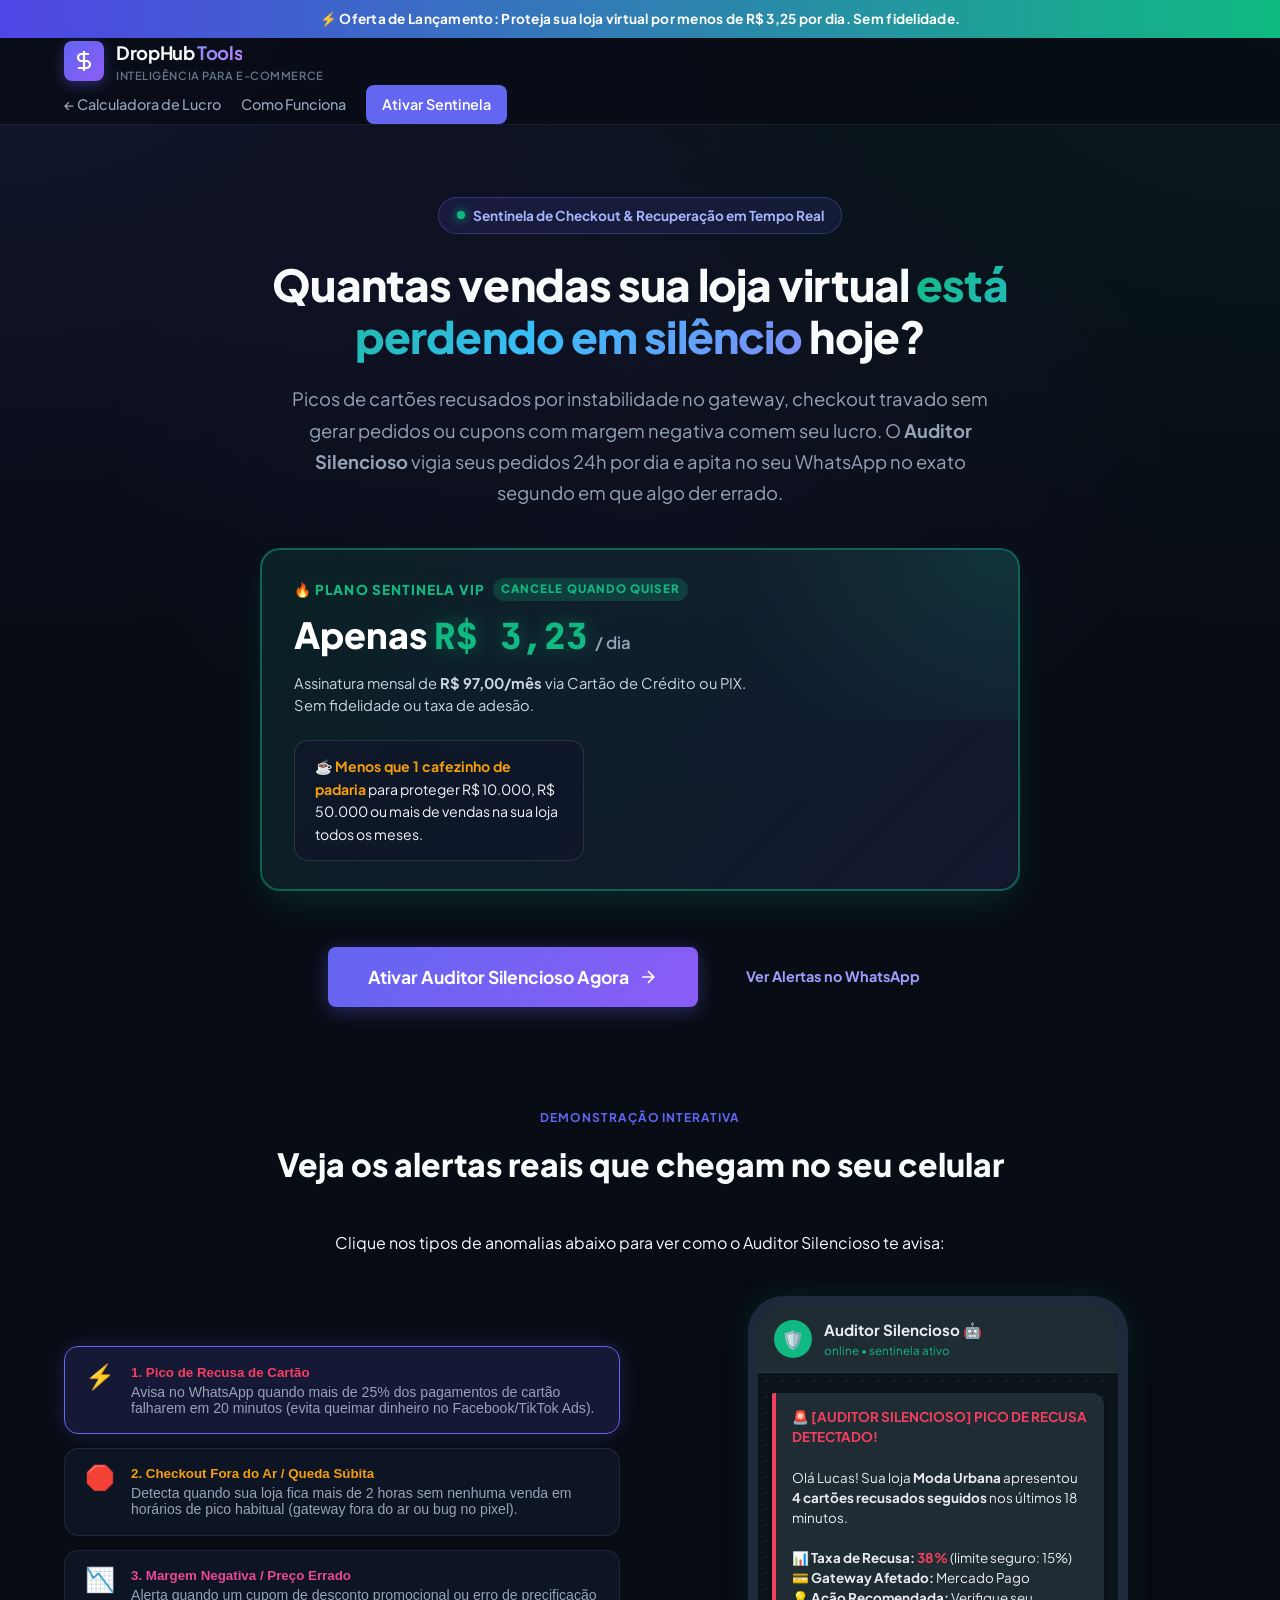
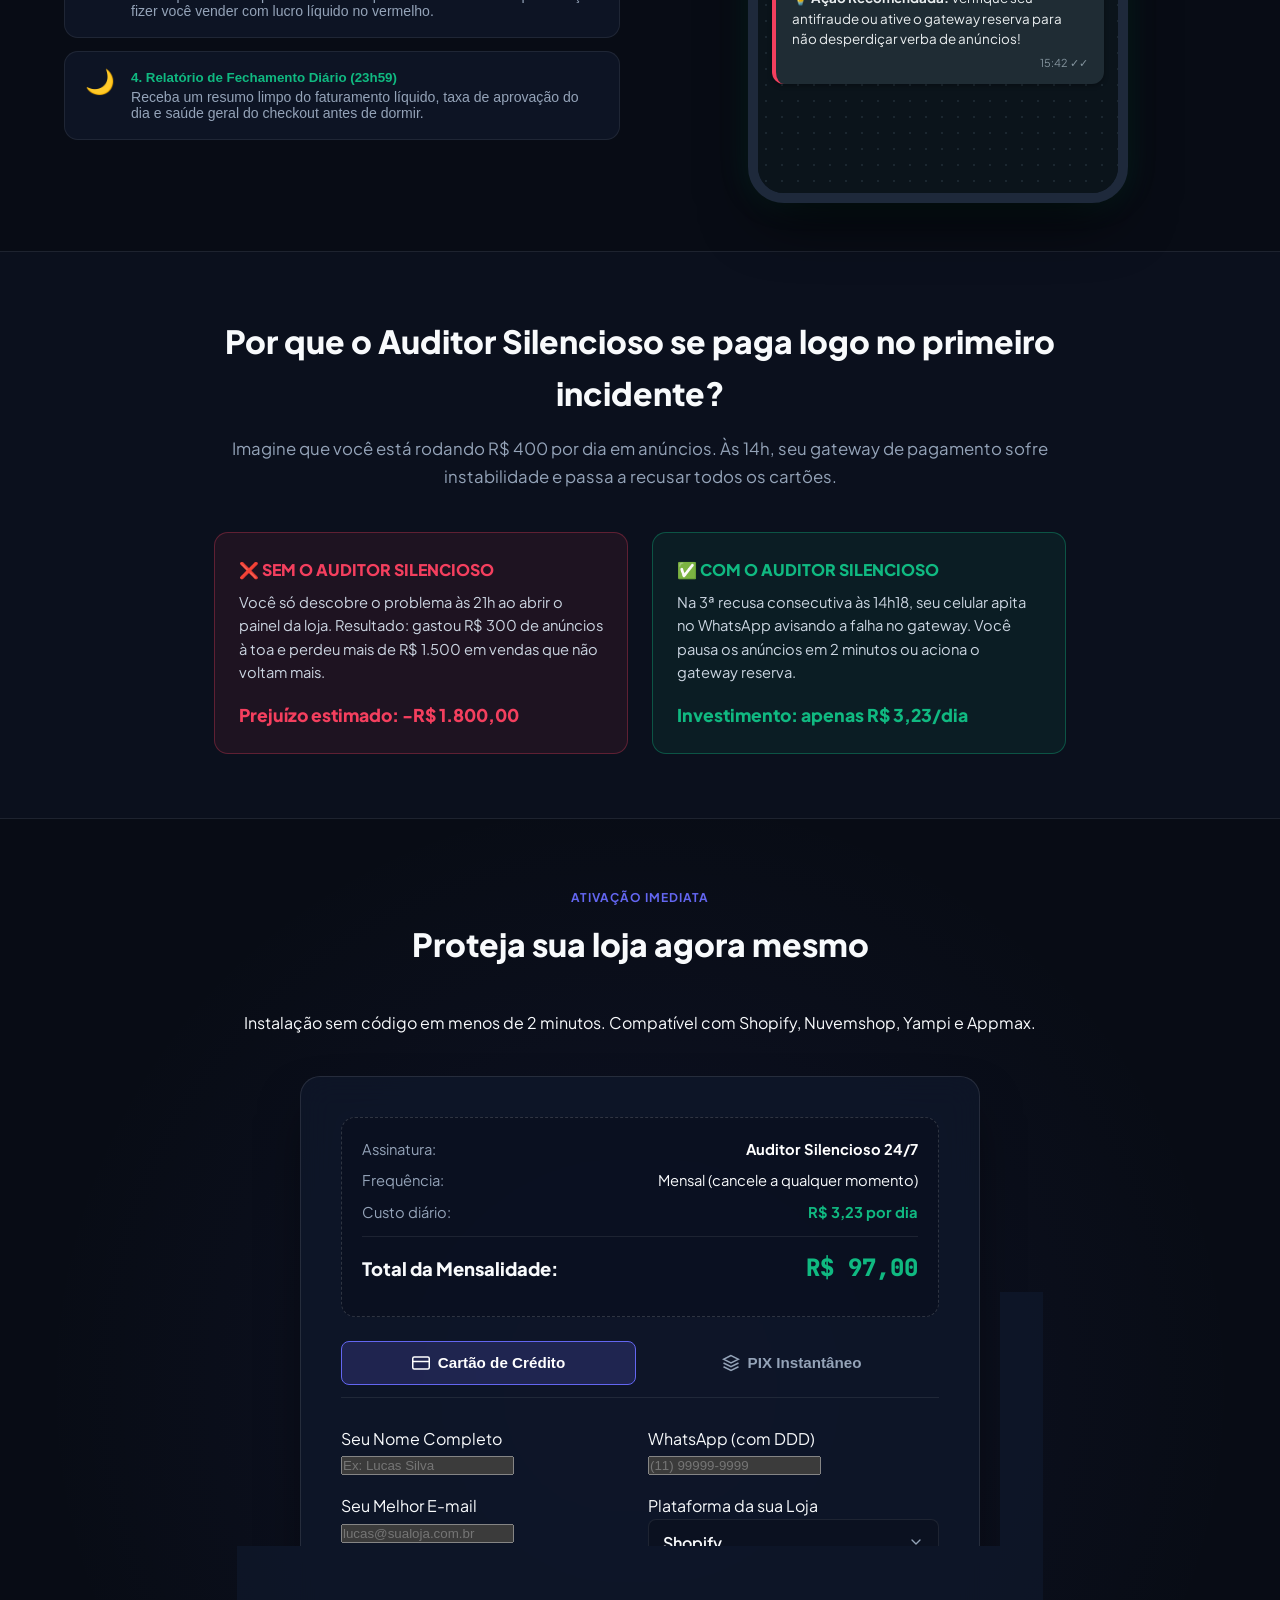
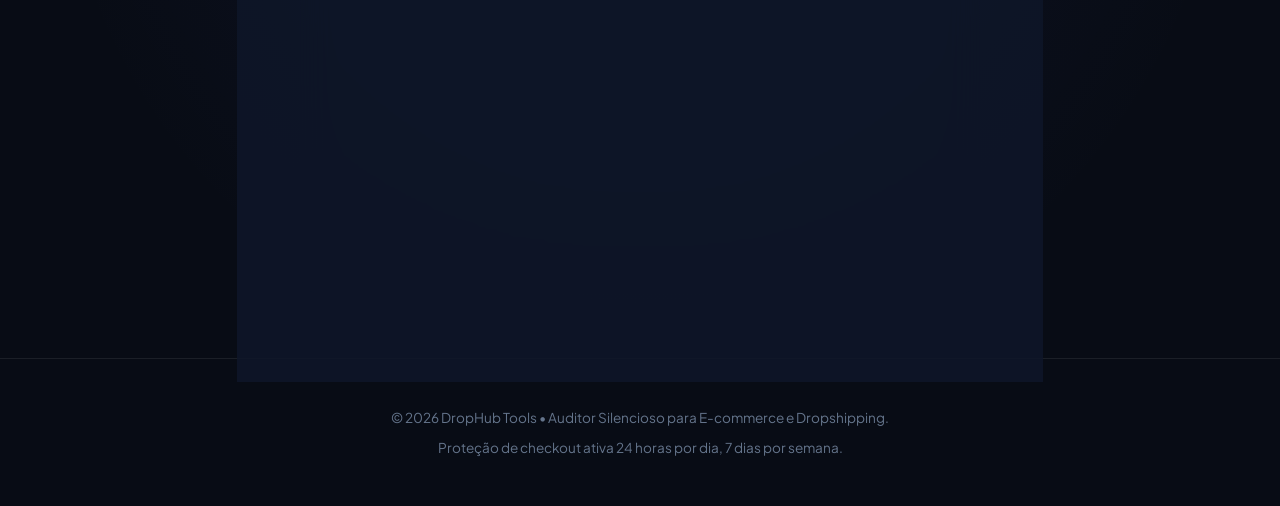
==== auditor.html @ 36f37649 "feat: auditor silencioso landing page, direct checkout Mercado Pago and WhatsApp report integration" ====
<!DOCTYPE html>
<html lang="pt-BR">
<head>
  <meta charset="UTF-8">
  <meta name="viewport" content="width=device-width, initial-scale=1.0">
  <title>Auditor Silencioso | Sentinela 24/7 de Checkout para E-commerce</title>
  
  <meta name="description" content="Proteja sua loja virtual contra checkouts travados, picos de cartões recusados e margens negativas. Monitoramento 24h com alertas no WhatsApp por apenas R$ 3,23 por dia.">
  <meta name="keywords" content="auditor silencioso, monitor checkout dropshipping, alerta recusa cartao whatsapp, taxa recusa yampi shopify nuvemshop">
  <link rel="canonical" href="https://calculadoradoecommerce.com.br/auditor.html">

  <!-- Open Graph -->
  <meta property="og:type" content="website">
  <meta property="og:title" content="Auditor Silencioso - Proteja seu Checkout 24h no WhatsApp">
  <meta property="og:description" content="Nunca mais queime tráfego com gateway travado. Por apenas R$ 3,23/dia, receba alertas imediatos de anomalias no seu WhatsApp.">

  <!-- Google Fonts -->
  <link rel="preconnect" href="https://fonts.googleapis.com">
  <link rel="preconnect" href="https://fonts.gstatic.com" crossorigin>
  <link href="https://fonts.googleapis.com/css2?family=JetBrains+Mono:wght@400;500;600;700&family=Plus+Jakarta+Sans:wght@300;400;500;600;700;800&display=swap" rel="stylesheet">
  
  <!-- CSS Base & Styles -->
  <link rel="stylesheet" href="style.css">

  <style>
    /* Estilos Específicos do Auditor Silencioso */
    .auditor-hero {
      padding: 4.5rem 0 3rem;
      text-align: center;
      position: relative;
    }

    .hero-pill-badge {
      display: inline-flex;
      align-items: center;
      gap: 0.5rem;
      padding: 0.4rem 1.1rem;
      background: rgba(99, 102, 241, 0.12);
      border: 1px solid rgba(99, 102, 241, 0.35);
      border-radius: 9999px;
      font-size: 0.85rem;
      font-weight: 700;
      color: #A5B4FC;
      margin-bottom: 1.5rem;
    }

    .pulse-dot {
      width: 8px;
      height: 8px;
      border-radius: 50%;
      background: #10B981;
      box-shadow: 0 0 10px #10B981;
      animation: pulseAnim 1.8s infinite;
    }

    @keyframes pulseAnim {
      0%, 100% { opacity: 1; transform: scale(1); }
      50% { opacity: 0.4; transform: scale(0.85); }
    }

    .auditor-main-title {
      font-size: 2.75rem;
      font-weight: 800;
      line-height: 1.2;
      max-width: 900px;
      margin: 0 auto 1.25rem;
      letter-spacing: -0.02em;
    }

    .auditor-sub-desc {
      font-size: 1.15rem;
      color: var(--text-muted);
      max-width: 720px;
      margin: 0 auto 2.5rem;
      line-height: 1.7;
    }

    /* O DESTAQUE DE R$ 3,23 POR DIA */
    .price-spotlight-card {
      background: linear-gradient(135deg, rgba(16, 185, 129, 0.12) 0%, rgba(99, 102, 241, 0.12) 100%);
      border: 2px solid rgba(16, 185, 129, 0.45);
      border-radius: var(--radius-lg);
      padding: 1.75rem 2rem;
      max-width: 760px;
      margin: 0 auto 3.5rem;
      display: flex;
      flex-wrap: wrap;
      align-items: center;
      justify-content: space-between;
      gap: 1.5rem;
      box-shadow: 0 16px 40px -10px rgba(16, 185, 129, 0.2);
      text-align: left;
      position: relative;
      overflow: hidden;
    }

    .price-spotlight-card::before {
      content: '';
      position: absolute;
      top: -50%;
      right: -50%;
      width: 100%;
      height: 100%;
      background: radial-gradient(circle, rgba(16, 185, 129, 0.15), transparent 70%);
      pointer-events: none;
    }

    .price-tag-headline {
      font-size: 0.85rem;
      font-weight: 800;
      color: #10B981;
      text-transform: uppercase;
      letter-spacing: 0.08em;
      margin-bottom: 0.35rem;
      display: flex;
      align-items: center;
      gap: 0.5rem;
    }

    .price-large-number {
      font-size: 2.25rem;
      font-weight: 900;
      color: #FFFFFF;
      font-family: var(--font-sans);
      display: flex;
      align-items: baseline;
      gap: 0.4rem;
    }

    .price-large-number .highlight-green {
      color: #10B981;
      font-family: var(--font-mono);
      text-shadow: 0 0 20px rgba(16, 185, 129, 0.4);
    }

    .price-large-number .period {
      font-size: 1.05rem;
      color: var(--text-muted);
      font-weight: 600;
    }

    .price-details-txt {
      font-size: 0.92rem;
      color: #CBD5E1;
      line-height: 1.5;
      margin-top: 0.35rem;
    }

    .coffee-comparison-badge {
      background: rgba(15, 23, 42, 0.8);
      border: 1px solid rgba(255, 255, 255, 0.12);
      border-radius: var(--radius-md);
      padding: 0.9rem 1.25rem;
      font-size: 0.88rem;
      color: #F1F5F9;
      max-width: 290px;
    }

    .coffee-comparison-badge strong {
      color: #F59E0B;
    }

    /* Simulador Interativo do WhatsApp */
    .simulator-section {
      padding: 3rem 0;
    }

    .simulator-grid {
      display: grid;
      grid-template-columns: 1fr 1fr;
      gap: 2.5rem;
      align-items: center;
    }

    @media (max-width: 900px) {
      .simulator-grid {
        grid-template-columns: 1fr;
      }
      .auditor-main-title {
        font-size: 2rem;
      }
    }

    /* Mockup Celular WhatsApp */
    .phone-mockup {
      background: #0B141B;
      border: 10px solid #1E293B;
      border-radius: 36px;
      overflow: hidden;
      box-shadow: 0 25px 60px -15px rgba(0, 0, 0, 0.8), 0 0 30px rgba(16, 185, 129, 0.15);
      max-width: 380px;
      margin: 0 auto;
    }

    .phone-header {
      background: #1F2C34;
      padding: 0.75rem 1rem;
      display: flex;
      align-items: center;
      gap: 0.75rem;
      border-bottom: 1px solid rgba(255, 255, 255, 0.05);
    }

    .phone-avatar {
      width: 38px;
      height: 38px;
      border-radius: 50%;
      background: #10B981;
      display: flex;
      align-items: center;
      justify-content: center;
      font-size: 1.1rem;
      font-weight: bold;
    }

    .phone-user-info {
      flex: 1;
    }

    .phone-user-name {
      font-size: 0.95rem;
      font-weight: 700;
      color: #E9EDEF;
    }

    .phone-user-status {
      font-size: 0.72rem;
      color: #10B981;
    }

    .phone-chat-body {
      background-color: #0B141B;
      background-image: radial-gradient(#1B2730 1px, transparent 1px);
      background-size: 16px 16px;
      padding: 1.25rem 0.9rem;
      min-height: 420px;
      display: flex;
      flex-direction: column;
      gap: 1rem;
      font-family: var(--font-sans);
    }

    .chat-bubble {
      background: #1F2C34;
      color: #E9EDEF;
      border-radius: 12px;
      border-top-left-radius: 2px;
      padding: 0.85rem 1rem;
      font-size: 0.84rem;
      line-height: 1.5;
      box-shadow: 0 2px 5px rgba(0, 0, 0, 0.3);
      position: relative;
    }

    .chat-bubble.urgent {
      border-left: 4px solid #F43F5E;
    }

    .chat-bubble.warning {
      border-left: 4px solid #F59E0B;
    }

    .chat-bubble.success {
      border-left: 4px solid #10B981;
    }

    .chat-time {
      font-size: 0.68rem;
      color: #8696A0;
      text-align: right;
      margin-top: 0.35rem;
    }

    /* Seletor de Abas de Alertas */
    .alert-selector-btn {
      display: flex;
      align-items: flex-start;
      gap: 1rem;
      padding: 1.1rem 1.25rem;
      background: var(--bg-card);
      border: 1px solid var(--border-subtle);
      border-radius: var(--radius-md);
      cursor: pointer;
      transition: var(--transition);
      margin-bottom: 0.85rem;
      text-align: left;
      width: 100%;
    }

    .alert-selector-btn:hover {
      background: var(--bg-card-hover);
      border-color: rgba(99, 102, 241, 0.4);
    }

    .alert-selector-btn.active {
      background: rgba(99, 102, 241, 0.15);
      border-color: var(--primary);
      box-shadow: 0 0 20px rgba(99, 102, 241, 0.2);
    }

    .selector-icon {
      font-size: 1.5rem;
      line-height: 1;
    }

    /* Checkout Container */
    .checkout-wrapper {
      padding: 4rem 0;
      background: radial-gradient(circle at 50% 50%, rgba(99, 102, 241, 0.08) 0%, transparent 70%);
    }

    .checkout-card-box {
      background: rgba(15, 23, 42, 0.85);
      border: 1px solid rgba(255, 255, 255, 0.1);
      border-radius: var(--radius-lg);
      padding: 2.5rem;
      max-width: 680px;
      margin: 0 auto;
      box-shadow: 0 25px 50px -12px rgba(0, 0, 0, 0.6);
      backdrop-filter: blur(16px);
    }

    .checkout-tabs {
      display: flex;
      gap: 0.5rem;
      margin-bottom: 1.75rem;
      border-bottom: 1px solid var(--border-subtle);
      padding-bottom: 0.75rem;
    }

    .checkout-tab-btn {
      flex: 1;
      padding: 0.75rem 1rem;
      background: transparent;
      border: 1px solid transparent;
      border-radius: var(--radius-sm);
      color: var(--text-muted);
      font-weight: 700;
      font-size: 0.95rem;
      cursor: pointer;
      transition: var(--transition);
      display: flex;
      align-items: center;
      justify-content: center;
      gap: 0.5rem;
    }

    .checkout-tab-btn.active {
      background: rgba(99, 102, 241, 0.2);
      border-color: var(--primary);
      color: #FFFFFF;
    }

    .order-summary-box {
      background: rgba(11, 17, 32, 0.8);
      border: 1px dashed rgba(255, 255, 255, 0.15);
      border-radius: var(--radius-md);
      padding: 1.25rem;
      margin-bottom: 1.5rem;
    }

    .order-line {
      display: flex;
      justify-content: space-between;
      align-items: center;
      margin-bottom: 0.5rem;
      font-size: 0.92rem;
    }

    .order-line.total {
      margin-top: 0.75rem;
      padding-top: 0.75rem;
      border-top: 1px solid var(--border-subtle);
      font-size: 1.15rem;
      font-weight: 800;
    }

    /* Modal de Sucesso */
    .success-modal-overlay {
      position: fixed;
      top: 0;
      left: 0;
      width: 100%;
      height: 100%;
      background: rgba(4, 7, 13, 0.85);
      backdrop-filter: blur(10px);
      display: none;
      align-items: center;
      justify-content: center;
      z-index: 9999;
      padding: 1rem;
    }

    .success-modal-box {
      background: #0F172A;
      border: 1px solid #10B981;
      border-radius: var(--radius-lg);
      padding: 2.5rem;
      max-width: 520px;
      width: 100%;
      text-align: center;
      box-shadow: 0 0 50px rgba(16, 185, 129, 0.3);
      animation: zoomIn 0.25s ease-out;
    }

    @keyframes zoomIn {
      from { opacity: 0; transform: scale(0.9); }
      to { opacity: 1; transform: scale(1); }
    }
  </style>
</head>
<body>

  <!-- Top Announcement Bar -->
  <div style="background: linear-gradient(90deg, #4F46E5, #10B981); padding: 0.5rem 1rem; text-align: center; font-size: 0.85rem; font-weight: 700; color: #FFFFFF; letter-spacing: 0.02em;">
    ⚡ Oferta de Lançamento: Proteja sua loja virtual por <strong>menos de R$ 3,25 por dia</strong>. Sem fidelidade.
  </div>

  <!-- Header -->
  <header class="main-header">
    <div class="container header-container">
      <a href="index.html" class="brand" style="text-decoration:none;">
        <div class="brand-icon">
          <svg width="24" height="24" viewBox="0 0 24 24" fill="none" stroke="currentColor" stroke-width="2.2">
            <path d="M12 2v20M17 5H9.5a3.5 3.5 0 0 0 0 7h5a3.5 3.5 0 0 1 0 7H6"></path>
          </svg>
        </div>
        <div class="brand-text">
          <span class="brand-title">DropHub <span class="highlight">Tools</span></span>
          <span class="brand-sub">Inteligência para E-commerce</span>
        </div>
      </a>

      <nav class="header-nav">
        <a href="index.html" class="nav-link">← Calculadora de Lucro</a>
        <a href="#como-funciona" class="nav-link">Como Funciona</a>
        <a href="#checkout-area" class="btn btn-primary-sm">Ativar Sentinela</a>
      </nav>
    </div>
  </header>

  <!-- Hero Section -->
  <section class="auditor-hero">
    <div class="container">
      <div class="hero-pill-badge">
        <span class="pulse-dot"></span>
        <span>Sentinela de Checkout & Recuperação em Tempo Real</span>
      </div>

      <h1 class="auditor-main-title">
        Quantas vendas sua loja virtual <span class="gradient-text">está perdendo em silêncio</span> hoje?
      </h1>

      <p class="auditor-sub-desc">
        Picos de cartões recusados por instabilidade no gateway, checkout travado sem gerar pedidos ou cupons com margem negativa comem seu lucro. O <strong>Auditor Silencioso</strong> vigia seus pedidos 24h por dia e apita no seu WhatsApp no exato segundo em que algo der errado.
      </p>

      <!-- DESTAQUE PRINCIPAL DE PREÇO: R$ 3,23 POR DIA -->
      <div class="price-spotlight-card">
        <div>
          <div class="price-tag-headline">
            <span>🔥 PLANO SENTINELA VIP</span>
            <span style="background: rgba(16, 185, 129, 0.2); padding: 2px 8px; border-radius: 99px; font-size: 0.72rem;">Cancele quando quiser</span>
          </div>
          <div class="price-large-number">
            Apenas <span class="highlight-green">R$ 3,23</span> <span class="period">/ dia</span>
          </div>
          <div class="price-details-txt">
            Assinatura mensal de <strong>R$ 97,00/mês</strong> via Cartão de Crédito ou PIX.<br>
            Sem fidelidade ou taxa de adesão.
          </div>
        </div>

        <div class="coffee-comparison-badge">
          ☕ <strong>Menos que 1 cafezinho de padaria</strong> para proteger R$ 10.000, R$ 50.000 ou mais de vendas na sua loja todos os meses.
        </div>
      </div>

      <div style="display: flex; justify-content: center; gap: 1rem; flex-wrap: wrap;">
        <a href="#checkout-area" class="btn btn-glow" style="padding: 1rem 2.5rem; font-size: 1.1rem;">
          <span>Ativar Auditor Silencioso Agora</span>
          <svg width="20" height="20" viewBox="0 0 24 24" fill="none" stroke="currentColor" stroke-width="2">
            <path d="M5 12h14M12 5l7 7-7 7"/>
          </svg>
        </a>
        <a href="#simulador" class="btn btn-secondary" style="padding: 1rem 2rem;">
          <span>Ver Alertas no WhatsApp</span>
        </a>
      </div>

    </div>
  </section>

  <!-- Simulador de WhatsApp em Tempo Real -->
  <section class="simulator-section" id="simulador">
    <div class="container">
      <div style="text-align: center; margin-bottom: 2.5rem;">
        <div class="section-badge">Demonstração Interativa</div>
        <h2 class="section-title">Veja os alertas reais que chegam no seu celular</h2>
        <p class="section-subtitle">Clique nos tipos de anomalias abaixo para ver como o Auditor Silencioso te avisa:</p>
      </div>

      <div class="simulator-grid">
        <!-- Lista de Alertas Clicáveis -->
        <div>
          <button class="alert-selector-btn active" onclick="switchAlert('recusa')">
            <div class="selector-icon">⚡</div>
            <div>
              <strong style="color: #F43F5E; display: block; margin-bottom: 0.25rem;">1. Pico de Recusa de Cartão</strong>
              <span style="font-size: 0.88rem; color: var(--text-muted);">
                Avisa no WhatsApp quando mais de 25% dos pagamentos de cartão falharem em 20 minutos (evita queimar dinheiro no Facebook/TikTok Ads).
              </span>
            </div>
          </button>

          <button class="alert-selector-btn" onclick="switchAlert('travado')">
            <div class="selector-icon">🛑</div>
            <div>
              <strong style="color: #F59E0B; display: block; margin-bottom: 0.25rem;">2. Checkout Fora do Ar / Queda Súbita</strong>
              <span style="font-size: 0.88rem; color: var(--text-muted);">
                Detecta quando sua loja fica mais de 2 horas sem nenhuma venda em horários de pico habitual (gateway fora do ar ou bug no pixel).
              </span>
            </div>
          </button>

          <button class="alert-selector-btn" onclick="switchAlert('margem')">
            <div class="selector-icon">📉</div>
            <div>
              <strong style="color: #EC4899; display: block; margin-bottom: 0.25rem;">3. Margem Negativa / Preço Errado</strong>
              <span style="font-size: 0.88rem; color: var(--text-muted);">
                Alerta quando um cupom de desconto promocional ou erro de precificação fizer você vender com lucro líquido no vermelho.
              </span>
            </div>
          </button>

          <button class="alert-selector-btn" onclick="switchAlert('fechamento')">
            <div class="selector-icon">🌙</div>
            <div>
              <strong style="color: #10B981; display: block; margin-bottom: 0.25rem;">4. Relatório de Fechamento Diário (23h59)</strong>
              <span style="font-size: 0.88rem; color: var(--text-muted);">
                Receba um resumo limpo do faturamento líquido, taxa de aprovação do dia e saúde geral do checkout antes de dormir.
              </span>
            </div>
          </button>
        </div>

        <!-- Celular Mockup -->
        <div>
          <div class="phone-mockup">
            <div class="phone-header">
              <div class="phone-avatar">🛡️</div>
              <div class="phone-user-info">
                <div class="phone-user-name">Auditor Silencioso 🤖</div>
                <div class="phone-user-status">online • sentinela ativo</div>
              </div>
            </div>

            <div class="phone-chat-body" id="chat-messages-container">
              <!-- Mensagens Dinâmicas Injetadas via JS -->
            </div>
          </div>
        </div>
      </div>
    </div>
  </section>

  <!-- Seção Por que se paga no primeiro dia? -->
  <section style="padding: 4rem 0; background: rgba(15, 23, 42, 0.4); border-top: 1px solid var(--border-subtle); border-bottom: 1px solid var(--border-subtle);">
    <div class="container" style="max-width: 900px; text-align: center;">
      <h2 style="font-size: 2rem; font-weight: 800; margin-bottom: 1rem;">
        Por que o Auditor Silencioso se paga logo no primeiro incidente?
      </h2>
      <p style="color: var(--text-muted); font-size: 1.05rem; margin-bottom: 2.5rem; line-height: 1.7;">
        Imagine que você está rodando R$ 400 por dia em anúncios. Às 14h, seu gateway de pagamento sofre instabilidade e passa a recusar todos os cartões.
      </p>

      <div style="display: grid; grid-template-columns: 1fr 1fr; gap: 1.5rem; text-align: left;">
        <div style="background: rgba(244, 63, 94, 0.08); border: 1px solid rgba(244, 63, 94, 0.3); border-radius: var(--radius-md); padding: 1.5rem;">
          <div style="color: #F43F5E; font-weight: 800; margin-bottom: 0.5rem; display: flex; align-items: center; gap: 0.5rem;">
            <span>❌ SEM O AUDITOR SILENCIOSO</span>
          </div>
          <p style="font-size: 0.92rem; color: #CBD5E1; line-height: 1.6;">
            Você só descobre o problema às 21h ao abrir o painel da loja. Resultado: gastou R$ 300 de anúncios à toa e perdeu mais de R$ 1.500 em vendas que não voltam mais.
          </p>
          <div style="margin-top: 1rem; font-weight: 800; color: #F43F5E; font-size: 1.1rem;">
            Prejuízo estimado: -R$ 1.800,00
          </div>
        </div>

        <div style="background: rgba(16, 185, 129, 0.08); border: 1px solid rgba(16, 185, 129, 0.35); border-radius: var(--radius-md); padding: 1.5rem;">
          <div style="color: #10B981; font-weight: 800; margin-bottom: 0.5rem; display: flex; align-items: center; gap: 0.5rem;">
            <span>✅ COM O AUDITOR SILENCIOSO</span>
          </div>
          <p style="font-size: 0.92rem; color: #CBD5E1; line-height: 1.6;">
            Na 3ª recusa consecutiva às 14h18, seu celular apita no WhatsApp avisando a falha no gateway. Você pausa os anúncios em 2 minutos ou aciona o gateway reserva.
          </p>
          <div style="margin-top: 1rem; font-weight: 800; color: #10B981; font-size: 1.1rem;">
            Investimento: apenas R$ 3,23/dia
          </div>
        </div>
      </div>
    </div>
  </section>

  <!-- Checkout Section -->
  <section class="checkout-wrapper" id="checkout-area">
    <div class="container">
      <div style="text-align: center; margin-bottom: 2.5rem;">
        <div class="section-badge">Ativação Imediata</div>
        <h2 class="section-title">Proteja sua loja agora mesmo</h2>
        <p class="section-subtitle">Instalação sem código em menos de 2 minutos. Compatível com Shopify, Nuvemshop, Yampi e Appmax.</p>
      </div>

      <div class="checkout-card-box">
        
        <!-- Resumo do Pedido -->
        <div class="order-summary-box">
          <div class="order-line">
            <span style="color: var(--text-muted);">Assinatura:</span>
            <span style="font-weight: 700; color: #FFFFFF;">Auditor Silencioso 24/7</span>
          </div>
          <div class="order-line">
            <span style="color: var(--text-muted);">Frequência:</span>
            <span>Mensal (cancele a qualquer momento)</span>
          </div>
          <div class="order-line">
            <span style="color: var(--text-muted);">Custo diário:</span>
            <span style="color: #10B981; font-weight: 700;">R$ 3,23 por dia</span>
          </div>
          <div class="order-line total">
            <span>Total da Mensalidade:</span>
            <span style="color: #10B981; font-family: var(--font-mono); font-size: 1.5rem;">R$ 97,00</span>
          </div>
        </div>

        <!-- Abas de Pagamento -->
        <div class="checkout-tabs">
          <button type="button" class="checkout-tab-btn active" id="tab-btn-card" onclick="setPaymentMethod('card')">
            <svg width="18" height="18" viewBox="0 0 24 24" fill="none" stroke="currentColor" stroke-width="2">
              <rect x="1" y="4" width="22" height="16" rx="2" ry="2"></rect>
              <line x1="1" y1="10" x2="23" y2="10"></line>
            </svg>
            <span>Cartão de Crédito</span>
          </button>
          <button type="button" class="checkout-tab-btn" id="tab-btn-pix" onclick="setPaymentMethod('pix')">
            <svg width="18" height="18" viewBox="0 0 24 24" fill="none" stroke="currentColor" stroke-width="2">
              <path d="M12 2L2 7l10 5 10-5-10-5zM2 17l10 5 10-5M2 12l10 5 10-5"></path>
            </svg>
            <span>PIX Instantâneo</span>
          </button>
        </div>

        <!-- Formulário de Checkout -->
        <form id="checkout-form" onsubmit="handleCheckoutSubmit(event)">
          
          <!-- Dados Básicos -->
          <div style="display: grid; grid-template-columns: 1fr 1fr; gap: 1rem; margin-bottom: 1rem;">
            <div class="form-group" style="margin-bottom:0;">
              <label class="form-label" for="client-name">Seu Nome Completo</label>
              <input type="text" id="client-name" class="form-input" placeholder="Ex: Lucas Silva" required>
            </div>
            <div class="form-group" style="margin-bottom:0;">
              <label class="form-label" for="client-whatsapp">WhatsApp (com DDD)</label>
              <input type="tel" id="client-whatsapp" class="form-input" placeholder="(11) 99999-9999" required>
            </div>
          </div>

          <div style="display: grid; grid-template-columns: 1fr 1fr; gap: 1rem; margin-bottom: 1.5rem;">
            <div class="form-group" style="margin-bottom:0;">
              <label class="form-label" for="client-email">Seu Melhor E-mail</label>
              <input type="email" id="client-email" class="form-input" placeholder="lucas@sualoja.com.br" required>
            </div>
            <div class="form-group" style="margin-bottom:0;">
              <label class="form-label" for="client-platform">Plataforma da sua Loja</label>
              <select id="client-platform" class="form-select" required>
                <option value="shopify">Shopify</option>
                <option value="nuvemshop">Nuvemshop</option>
                <option value="yampi">Yampi</option>
                <option value="appmax">Appmax</option>
                <option value="woocommerce">WooCommerce</option>
                <option value="outra">Outra / Checkout Próprio</option>
              </select>
            </div>
          </div>

          <!-- Campos de Cartão de Crédito -->
          <div id="card-fields-box">
            <div class="form-group">
              <label class="form-label" for="card-number">Número do Cartão de Crédito</label>
              <input type="text" id="card-number" class="form-input" placeholder="0000 0000 0000 0000" maxlength="19">
            </div>

            <div style="display: grid; grid-template-columns: 1fr 1fr; gap: 1rem; margin-bottom: 1rem;">
              <div class="form-group" style="margin-bottom:0;">
                <label class="form-label" for="card-expiry">Validade (MM/AA)</label>
                <input type="text" id="card-expiry" class="form-input" placeholder="MM/AA" maxlength="5">
              </div>
              <div class="form-group" style="margin-bottom:0;">
                <label class="form-label" for="card-cvv">Código CVV</label>
                <input type="text" id="card-cvv" class="form-input" placeholder="123" maxlength="4">
              </div>
            </div>

            <div style="display: grid; grid-template-columns: 1fr 1fr; gap: 1rem; margin-bottom: 1.5rem;">
              <div class="form-group" style="margin-bottom:0;">
                <label class="form-label" for="card-holder">Nome Impresso no Cartão</label>
                <input type="text" id="card-holder" class="form-input" placeholder="LUCAS SILVA">
              </div>
              <div class="form-group" style="margin-bottom:0;">
                <label class="form-label" for="card-cpf">CPF do Titular</label>
                <input type="text" id="card-cpf" class="form-input" placeholder="000.000.000-00">
              </div>
            </div>
          </div>

          <!-- Área do PIX -->
          <div id="pix-fields-box" style="display: none; text-align: center; padding: 1.5rem; background: rgba(11, 17, 32, 0.7); border-radius: var(--radius-md); margin-bottom: 1.5rem;">
            <div style="font-size: 2.5rem; margin-bottom: 0.5rem;">📱</div>
            <div style="font-weight: 700; font-size: 1.1rem; color: #FFFFFF; margin-bottom: 0.25rem;">
              PIX de R$ 97,00 com Liberação Imediata
            </div>
            <p style="font-size: 0.88rem; color: var(--text-muted); margin-bottom: 1rem;">
              Ao clicar no botão abaixo, geraremos seu QR Code exclusivo e o código Copia e Cola para pagamento em qualquer banco.
            </p>
          </div>

          <!-- Botão Submit -->
          <button type="submit" id="btn-submit-checkout" class="btn btn-glow" style="width: 100%; padding: 1.15rem; font-size: 1.1rem; justify-content: center;">
            <span id="btn-submit-text">Ativar Sentinela por R$ 97/mês (R$ 3,23/dia)</span>
            <svg width="20" height="20" viewBox="0 0 24 24" fill="none" stroke="currentColor" stroke-width="2">
              <path d="M5 12h14M12 5l7 7-7 7"/>
            </svg>
          </button>

          <div style="text-align: center; margin-top: 1rem; font-size: 0.8rem; color: var(--text-dim); display: flex; align-items: center; justify-content: center; gap: 0.5rem;">
            <span>🔒 Pagamento 100% Criptografado</span>
            <span>•</span>
            <span>Garantia de 7 Dias</span>
            <span>•</span>
            <span>Suporte Via WhatsApp</span>
          </div>

        </form>
      </div>
    </div>
  </section>

  <!-- Modal de Sucesso / Onboarding -->
  <div class="success-modal-overlay" id="success-modal">
    <div class="success-modal-box">
      <div style="width: 64px; height: 64px; border-radius: 50%; background: rgba(16, 185, 129, 0.15); border: 2px solid #10B981; display: flex; align-items: center; justify-content: center; margin: 0 auto 1.25rem; font-size: 2rem;">
        ✅
      </div>
      <h3 style="font-size: 1.6rem; font-weight: 800; margin-bottom: 0.5rem; color: #FFFFFF;">
        Assinatura Ativada com Sucesso!
      </h3>
      <p style="color: var(--text-muted); font-size: 0.95rem; margin-bottom: 1.5rem; line-height: 1.6;">
        Bem-vindo ao <strong>Auditor Silencioso</strong>. Seu sentinela já foi provisionado no WhatsApp.
      </p>

      <div style="background: rgba(11, 17, 32, 0.9); border: 1px dashed rgba(16, 185, 129, 0.5); border-radius: var(--radius-md); padding: 1rem; text-align: left; margin-bottom: 1.5rem;">
        <div style="font-size: 0.75rem; color: #10B981; font-weight: 800; text-transform: uppercase; margin-bottom: 0.25rem;">
          Sua URL Única de Webhook (Cole no Checkout da sua Loja):
        </div>
        <div style="font-family: var(--font-mono); font-size: 0.8rem; color: #E2E8F0; word-break: break-all;" id="modal-webhook-url">
          https://drophub-n8n.dvzzxm.easypanel.host/webhook/auditor-silencioso
        </div>
      </div>

      <a id="btn-open-whatsapp-onboarding" href="#" target="_blank" class="btn btn-glow" style="width: 100%; justify-content: center; padding: 0.9rem;">
        <span>Abrir WhatsApp do Sentinela</span>
        <svg width="20" height="20" viewBox="0 0 24 24" fill="none" stroke="currentColor" stroke-width="2">
          <path d="M5 12h14M12 5l7 7-7 7"/>
        </svg>
      </a>

      <button type="button" onclick="closeSuccessModal()" style="margin-top: 1rem; background: transparent; border: none; color: var(--text-muted); cursor: pointer; font-size: 0.85rem;">
        Fechar janela
      </button>
    </div>
  </div>

  <!-- Footer -->
  <footer style="padding: 3rem 0; text-align: center; border-top: 1px solid var(--border-subtle); color: var(--text-dim); font-size: 0.85rem;">
    <div class="container">
      <p>© 2026 DropHub Tools • Auditor Silencioso para E-commerce e Dropshipping.</p>
      <p style="margin-top: 0.5rem;">Proteção de checkout ativa 24 horas por dia, 7 dias por semana.</p>
    </div>
  </footer>

  <!-- Script Interativo -->
  <script>
    // Mensagens de demonstração no WhatsApp
    const DEMO_MESSAGES = {
      recusa: `
        <div class="chat-bubble urgent">
          <strong style="color: #F43F5E;">🚨 [AUDITOR SILENCIOSO] PICO DE RECUSA DETECTADO!</strong><br><br>
          Olá Lucas! Sua loja <strong>Moda Urbana</strong> apresentou <strong>4 cartões recusados seguidos</strong> nos últimos 18 minutos.<br><br>
          📊 <strong>Taxa de Recusa:</strong> <span style="color:#F43F5E; font-weight:bold;">38%</span> (limite seguro: 15%)<br>
          💳 <strong>Gateway Afetado:</strong> Mercado Pago<br>
          💡 <strong>Ação Recomendada:</strong> Verifique seu antifraude ou ative o gateway reserva para não desperdiçar verba de anúncios!
          <div class="chat-time">15:42 ✓✓</div>
        </div>
      `,
      travado: `
        <div class="chat-bubble warning">
          <strong style="color: #F59E0B;">🛑 [ALERTA] QUEDA BRUSCA DE CHECKOUT</strong><br><br>
          Sua loja está há <strong>2h30 sem nenhum pedido gerado</strong>.<br><br>
          Em terças-feiras neste horário, sua média histórica é de <strong>6 a 9 vendas por hora</strong>.<br>
          🔍 <strong>Verifique agora:</strong><br>
          1. O checkout da Yampi/Shopify está abrindo?<br>
          2. Suas campanhas de tráfego estão ativas?
          <div class="chat-time">17:15 ✓✓</div>
        </div>
      `,
      margem: `
        <div class="chat-bubble urgent">
          <strong style="color: #EC4899;">📉 [ALERTA DE MARGEM] VENDA NO PREJUÍZO!</strong><br><br>
          O pedido <strong>#8942</strong> acabou de ser gerado com o cupom <strong>SUPERVIP20</strong>.<br><br>
          📦 <strong>Preço Venda:</strong> R$ 119,90<br>
          💸 <strong>Taxas + CMV + Frete:</strong> R$ 124,50<br>
          ❌ <strong>Lucro Líquido:</strong> <span style="color:#F43F5E; font-weight:bold;">-R$ 4,60 (-3.8%)</span><br><br>
          Atenção: esse cupom está deixando sua margem no vermelho neste produto!
          <div class="chat-time">19:04 ✓✓</div>
        </div>
      `,
      fechamento: `
        <div class="chat-bubble success">
          <strong style="color: #10B981;">🌙 [FECHAMENTO DO DIA] 23h59</strong><br><br>
          Resumo diário da loja <strong>Moda Urbana</strong>:<br><br>
          💰 <strong>Faturamento Aprovado:</strong> R$ 4.820,00<br>
          📈 <strong>Taxa de Aprovação:</strong> 82.4% (Ótimo!)<br>
          ⚡ <strong>Falhas Evitadas:</strong> 2 recusas contornadas<br>
          💵 <strong>Lucro Líquido Estimado:</strong> R$ 1.630,00<br><br>
          Seu sentinela continuará vigiando durante a madrugada! 😴💤
          <div class="chat-time">23:59 ✓✓</div>
        </div>
      `
    };

    function switchAlert(type) {
      document.querySelectorAll('.alert-selector-btn').forEach(b => b.classList.remove('active'));
      event.currentTarget.classList.add('active');
      document.getElementById('chat-messages-container').innerHTML = DEMO_MESSAGES[type];
    }

    // Iniciar com o primeiro alerta
    document.getElementById('chat-messages-container').innerHTML = DEMO_MESSAGES.recusa;

    // Alternar método de pagamento
    let currentMethod = 'card';
    function setPaymentMethod(method) {
      currentMethod = method;
      document.getElementById('tab-btn-card').classList.toggle('active', method === 'card');
      document.getElementById('tab-btn-pix').classList.toggle('active', method === 'pix');
      document.getElementById('card-fields-box').style.display = method === 'card' ? 'block' : 'none';
      document.getElementById('pix-fields-box').style.display = method === 'pix' ? 'block' : 'none';
      
      const submitText = document.getElementById('btn-submit-text');
      if (method === 'card') {
        submitText.innerText = 'Ativar Sentinela no Cartão (R$ 97/mês • R$ 3,23/dia)';
      } else {
        submitText.innerText = 'Gerar Chave PIX de R$ 97,00 (R$ 3,23/dia)';
      }
    }

    // Envio do formulário de checkout integrado ao Mercado Pago
    async function handleCheckoutSubmit(e) {
      e.preventDefault();
      
      const name = document.getElementById('client-name').value;
      const whatsapp = document.getElementById('client-whatsapp').value;
      const email = document.getElementById('client-email').value;
      const platform = document.getElementById('client-platform').value;

      const submitBtn = document.getElementById('btn-submit-checkout');
      submitBtn.disabled = true;
      submitBtn.innerText = 'Gerando pagamento no Mercado Pago...';

      try {
        // Gera o checkout oficial no Mercado Pago
        const response = await fetch('https://api.mercadopago.com/checkout/preferences', {
          method: 'POST',
          headers: {
            'Authorization': 'Bearer APP_USR-3996837279794288-091918-04713fcfe6fac28f3c48b2c7dc6ddca4-294009773',
            'Content-Type': 'application/json'
          },
          body: JSON.stringify({
            items: [
              {
                title: 'Auditor Silencioso 24/7 - Sentinela de Checkout (R$ 3,23/dia)',
                description: 'Monitoramento 24h contra picos de recusa de cartão e checkout travado',
                quantity: 1,
                unit_price: 97.00,
                currency_id: 'BRL'
              }
            ],
            payer: {
              name: name,
              email: email || 'cliente@loja.com.br',
              phone: { number: whatsapp.replace(/\D/g, '') }
            },
            metadata: {
              client_name: name,
              whatsapp: whatsapp,
              platform: platform
            },
            back_urls: {
              success: window.location.href.split('?')[0] + '?status=approved',
              failure: window.location.href.split('?')[0] + '?status=failure',
              pending: window.location.href.split('?')[0] + '?status=pending'
            },
            auto_return: 'approved'
          })
        });

        const data = await response.json();

        if (data && data.init_point) {
          submitBtn.innerText = 'Redirecionando para o Mercado Pago...';
          window.location.href = data.init_point;
          return;
        } else {
          throw new Error(data.message || 'Falha ao criar link do Mercado Pago');
        }
      } catch (err) {
        console.warn('Fallback modal local:', err);
        submitBtn.disabled = false;
        submitBtn.innerText = 'Ativar Sentinela por R$ 97/mês (R$ 3,23/dia)';

        const storeSlug = name.toLowerCase().replace(/\s+/g, '-').replace(/[^a-z0-9-]/g, '') || 'loja';
        const webhookUrl = `https://drophub-n8n.dvzzxm.easypanel.host/webhook/auditor-${storeSlug}`;
        document.getElementById('modal-webhook-url').innerText = webhookUrl;

        const waText = encodeURIComponent(`Olá! Acabei de ativar o Auditor Silencioso para a minha loja na ${platform}. Meu nome é ${name}. Gostaria de confirmar a conexão.`);
        document.getElementById('btn-open-whatsapp-onboarding').href = `https://wa.me/?text=${waText}`;

        document.getElementById('success-modal').style.display = 'flex';
      }
    }

    function closeSuccessModal() {
      document.getElementById('success-modal').style.display = 'none';
    }
  </script>

</body>
</html>
---- style.css ----
/* ==========================================================================
   Design System: DropHub Tools - Calculadora de Taxas & Lucro Real
   Theme: Modern Dark Mode, Glassmorphism, High-Precision Financial Dashboard
   ========================================================================== */

:root {
  --font-sans: 'Plus Jakarta Sans', -apple-system, BlinkMacSystemFont, 'Segoe UI', Roboto, sans-serif;
  --font-mono: 'JetBrains Mono', monospace;

  /* Color Palette */
  --bg-body: #080C15;
  --bg-card: rgba(15, 23, 42, 0.75);
  --bg-card-hover: rgba(30, 41, 59, 0.85);
  --bg-input: #0B1120;
  --bg-glass: rgba(255, 255, 255, 0.03);

  --border-subtle: rgba(255, 255, 255, 0.08);
  --border-glow: rgba(99, 102, 241, 0.3);
  --border-focus: #6366F1;

  --text-main: #F8FAFC;
  --text-muted: #94A3B8;
  --text-dim: #64748B;

  /* Accent & Functional Colors */
  --primary: #6366F1;
  --primary-hover: #4F46E5;
  --primary-glow: rgba(99, 102, 241, 0.35);

  --success: #10B981;
  --success-glow: rgba(16, 185, 129, 0.25);
  --warning: #F59E0B;
  --danger: #F43F5E;
  --danger-glow: rgba(244, 63, 94, 0.25);

  /* Breakdown Segments */
  --color-cmv: #64748B;
  --color-gateway: #F59E0B;
  --color-platform: #EC4899;
  --color-tax: #8B5CF6;
  --color-profit: #10B981;

  /* Layout & Spacing */
  --radius-sm: 8px;
  --radius-md: 14px;
  --radius-lg: 20px;
  --radius-full: 9999px;
  --transition: all 0.2s cubic-bezier(0.4, 0, 0.2, 1);
}

/* Reset & Base */
*, *::before, *::after {
  box-sizing: border-box;
  margin: 0;
  padding: 0;
}

html {
  scroll-behavior: smooth;
  color-scheme: dark;
}

body {
  font-family: var(--font-sans);
  background-color: var(--bg-body);
  color: var(--text-main);
  line-height: 1.6;
  background-image: 
    radial-gradient(at 0% 0%, rgba(99, 102, 241, 0.12) 0px, transparent 50%),
    radial-gradient(at 100% 0%, rgba(16, 185, 129, 0.08) 0px, transparent 50%),
    radial-gradient(at 50% 50%, rgba(139, 92, 246, 0.05) 0px, transparent 60%);
  background-attachment: fixed;
  min-height: 100vh;
  -webkit-font-smoothing: antialiased;
}

.container {
  max-width: 1200px;
  margin: 0 auto;
  padding: 0 1.5rem;
}

/* Announcement Bar */
.announcement-bar {
  background: rgba(15, 23, 42, 0.9);
  border-bottom: 1px solid var(--border-subtle);
  padding: 0.6rem 0;
  font-size: 0.82rem;
  backdrop-filter: blur(10px);
}

.announcement-content {
  display: flex;
  align-items: center;
  justify-content: center;
  gap: 0.75rem;
  flex-wrap: wrap;
  text-align: center;
}

.badge-pulse {
  width: 8px;
  height: 8px;
  background-color: var(--success);
  border-radius: 50%;
  box-shadow: 0 0 0 0 rgba(16, 185, 129, 0.7);
  animation: pulse 2s infinite;
}

@keyframes pulse {
  0% { transform: scale(0.95); box-shadow: 0 0 0 0 rgba(16, 185, 129, 0.7); }
  70% { transform: scale(1); box-shadow: 0 0 0 6px rgba(16, 185, 129, 0); }
  100% { transform: scale(0.95); box-shadow: 0 0 0 0 rgba(16, 185, 129, 0); }
}

.announcement-link {
  color: var(--primary);
  text-decoration: none;
  font-weight: 600;
  transition: var(--transition);
}

.announcement-link:hover {
  text-decoration: underline;
  color: #818CF8;
}

/* Main Header */
.main-header {
  border-bottom: 1px solid var(--border-subtle);
  background: rgba(8, 12, 21, 0.8);
  backdrop-filter: blur(16px);
  position: sticky;
  top: 0;
  z-index: 100;
}

.header-content {
  display: flex;
  align-items: center;
  justify-content: space-between;
  height: 70px;
}

.brand {
  display: flex;
  align-items: center;
  gap: 0.75rem;
  text-decoration: none;
}

.brand-icon {
  width: 40px;
  height: 40px;
  background: linear-gradient(135deg, var(--primary), #8B5CF6);
  border-radius: var(--radius-sm);
  display: flex;
  align-items: center;
  justify-content: center;
  color: white;
  box-shadow: 0 4px 14px var(--primary-glow);
}

.brand-title {
  font-size: 1.15rem;
  font-weight: 700;
  color: var(--text-main);
  letter-spacing: -0.02em;
}

.highlight {
  background: linear-gradient(135deg, #818CF8, #C084FC);
  -webkit-background-clip: text;
  -webkit-text-fill-color: transparent;
}

.brand-sub {
  display: block;
  font-size: 0.7rem;
  color: var(--text-dim);
  text-transform: uppercase;
  letter-spacing: 0.05em;
  font-weight: 600;
}

.header-nav {
  display: flex;
  align-items: center;
  gap: 1.25rem;
}

.nav-link {
  color: var(--text-muted);
  text-decoration: none;
  font-size: 0.9rem;
  font-weight: 500;
  transition: var(--transition);
}

.nav-link:hover {
  color: var(--text-main);
}

.btn-icon {
  background: var(--bg-glass);
  border: 1px solid var(--border-subtle);
  color: var(--text-muted);
  width: 38px;
  height: 38px;
  border-radius: var(--radius-sm);
  display: flex;
  align-items: center;
  justify-content: center;
  cursor: pointer;
  transition: var(--transition);
}

.btn-icon:hover {
  color: var(--text-main);
  border-color: var(--primary);
  background: rgba(99, 102, 241, 0.1);
}

/* Hero Section */
.hero-section {
  padding: 3.5rem 0 2rem;
  text-align: center;
}

.hero-container {
  max-width: 820px;
}

.hero-tag {
  display: inline-flex;
  align-items: center;
  gap: 0.5rem;
  background: rgba(99, 102, 241, 0.12);
  border: 1px solid rgba(99, 102, 241, 0.3);
  padding: 0.35rem 1rem;
  border-radius: var(--radius-full);
  font-size: 0.8rem;
  font-weight: 600;
  color: #A5B4FC;
  margin-bottom: 1.5rem;
}

.hero-title {
  font-size: 2.8rem;
  font-weight: 800;
  line-height: 1.2;
  letter-spacing: -0.03em;
  margin-bottom: 1rem;
}

.gradient-text {
  background: linear-gradient(135deg, #10B981 0%, #38BDF8 50%, #818CF8 100%);
  -webkit-background-clip: text;
  -webkit-text-fill-color: transparent;
}

.hero-description {
  font-size: 1.15rem;
  color: var(--text-muted);
  max-width: 680px;
  margin: 0 auto;
}

/* App Grid Layout */
.calculator-section {
  padding: 1.5rem 0 4rem;
}

.app-grid {
  display: grid;
  grid-template-columns: 1.1fr 1fr;
  gap: 2rem;
  align-items: start;
}

/* Cards */
.card {
  background: var(--bg-card);
  border: 1px solid var(--border-subtle);
  border-radius: var(--radius-lg);
  padding: 1.75rem;
  backdrop-filter: blur(20px);
  box-shadow: 0 10px 30px rgba(0, 0, 0, 0.4);
  transition: var(--transition);
}

.card:hover {
  border-color: rgba(255, 255, 255, 0.12);
}

.card-header {
  display: flex;
  align-items: center;
  justify-content: space-between;
  margin-bottom: 1.5rem;
  padding-bottom: 1rem;
  border-bottom: 1px solid var(--border-subtle);
}

.card-title {
  font-size: 1.2rem;
  font-weight: 700;
  display: flex;
  align-items: center;
  gap: 0.6rem;
  color: var(--text-main);
}

.btn-ghost-sm {
  background: transparent;
  border: none;
  color: var(--text-dim);
  font-size: 0.8rem;
  font-weight: 600;
  cursor: pointer;
  padding: 0.3rem 0.6rem;
  border-radius: var(--radius-sm);
  transition: var(--transition);
}

.btn-ghost-sm:hover {
  color: var(--text-main);
  background: var(--bg-glass);
}

/* Forms */
.form-group-section {
  margin-bottom: 1.75rem;
}

.group-title {
  display: block;
  font-size: 0.78rem;
  font-weight: 700;
  text-transform: uppercase;
  letter-spacing: 0.06em;
  color: var(--primary);
  margin-bottom: 0.85rem;
}

.input-grid-2 {
  display: grid;
  grid-template-columns: 1fr 1fr;
  gap: 1rem;
  margin-bottom: 0.85rem;
}

.input-field {
  display: flex;
  flex-direction: column;
  gap: 0.4rem;
}

.input-field label {
  font-size: 0.85rem;
  font-weight: 600;
  color: var(--text-muted);
}

.input-prefix-wrapper,
.input-suffix-wrapper {
  display: flex;
  align-items: center;
  background: var(--bg-input);
  border: 1px solid var(--border-subtle);
  border-radius: var(--radius-sm);
  overflow: hidden;
  transition: var(--transition);
}

.input-prefix-wrapper:focus-within,
.input-suffix-wrapper:focus-within,
select:focus {
  border-color: var(--border-focus);
  box-shadow: 0 0 0 3px var(--primary-glow);
}

.prefix, .suffix {
  padding: 0 0.85rem;
  color: var(--text-dim);
  font-weight: 600;
  font-size: 0.9rem;
  background: rgba(255, 255, 255, 0.02);
}

.input-prefix-wrapper input,
.input-suffix-wrapper input,
select {
  width: 100%;
  padding: 0.75rem 0.85rem;
  background: transparent;
  border: none;
  color: var(--text-main);
  font-family: var(--font-sans);
  font-size: 1rem;
  font-weight: 600;
  outline: none;
}

select {
  background: var(--bg-input);
  border: 1px solid var(--border-subtle);
  border-radius: var(--radius-sm);
  cursor: pointer;
  appearance: none;
  background-image: url("data:image/svg+xml,%3Csvg xmlns='http://www.w3.org/2000/svg' width='16' height='16' viewBox='0 0 24 24' fill='none' stroke='%2394A3B8' stroke-width='2' stroke-linecap='round' stroke-linejoin='round'%3E%3Cpath d='m6 9 6 6 6-6'/%3E%3C/svg%3E");
  background-repeat: no-repeat;
  background-position: right 0.85rem center;
  padding-right: 2.2rem;
}

select option {
  background: #0F172A;
  color: var(--text-main);
}

.field-hint {
  font-size: 0.72rem;
  color: var(--text-dim);
}

/* Payment Method Radio Selector */
.payment-method-selector {
  display: grid;
  grid-template-columns: repeat(3, 1fr);
  gap: 0.6rem;
  margin-bottom: 1rem;
}

.radio-card {
  background: var(--bg-input);
  border: 1px solid var(--border-subtle);
  border-radius: var(--radius-sm);
  padding: 0.75rem 0.5rem;
  text-align: center;
  cursor: pointer;
  transition: var(--transition);
  display: flex;
  align-items: center;
  justify-content: center;
}

.radio-card input {
  display: none;
}

.radio-label {
  font-size: 0.85rem;
  font-weight: 600;
  color: var(--text-muted);
}

.radio-card.active {
  background: rgba(99, 102, 241, 0.15);
  border-color: var(--primary);
}

.radio-card.active .radio-label {
  color: #C7D2FE;
}

/* Conditional Options Container */
.conditional-options {
  background: rgba(255, 255, 255, 0.02);
  border: 1px solid var(--border-subtle);
  border-radius: var(--radius-sm);
  padding: 1rem;
}

/* Toggle Switch */
.toggle-field {
  display: flex;
  align-items: center;
  gap: 0.85rem;
  margin-top: 0.85rem;
  padding-top: 0.85rem;
  border-top: 1px solid rgba(255, 255, 255, 0.05);
}

.switch {
  position: relative;
  display: inline-block;
  width: 44px;
  height: 24px;
  flex-shrink: 0;
}

.switch input {
  opacity: 0;
  width: 0;
  height: 0;
}

.slider {
  position: absolute;
  cursor: pointer;
  top: 0; left: 0; right: 0; bottom: 0;
  background-color: #334155;
  transition: .3s;
  border-radius: 34px;
}

.slider:before {
  position: absolute;
  content: "";
  height: 18px;
  width: 18px;
  left: 3px;
  bottom: 3px;
  background-color: white;
  transition: .3s;
  border-radius: 50%;
}

input:checked + .slider {
  background-color: var(--primary);
}

input:checked + .slider:before {
  transform: translateX(20px);
}

.toggle-text {
  display: flex;
  flex-direction: column;
}

.toggle-title {
  font-size: 0.82rem;
  font-weight: 600;
  color: var(--text-main);
}

.toggle-sub {
  font-size: 0.72rem;
  color: var(--text-dim);
}

/* Result Column & Result Card */
.result-column {
  display: flex;
  flex-direction: column;
  gap: 1.5rem;
  position: sticky;
  top: 90px;
}

.result-card {
  background: linear-gradient(180deg, rgba(15, 23, 42, 0.95) 0%, rgba(10, 15, 30, 0.95) 100%);
  border: 1px solid rgba(99, 102, 241, 0.25);
  box-shadow: 0 15px 35px rgba(0, 0, 0, 0.5), 0 0 20px rgba(99, 102, 241, 0.1);
}

.result-header {
  display: flex;
  align-items: center;
  justify-content: space-between;
  margin-bottom: 0.75rem;
}

.result-label {
  font-size: 0.85rem;
  font-weight: 700;
  text-transform: uppercase;
  letter-spacing: 0.06em;
  color: var(--text-muted);
}

.badge-status {
  padding: 0.3rem 0.75rem;
  border-radius: var(--radius-full);
  font-size: 0.75rem;
  font-weight: 700;
}

.badge-healthy {
  background: rgba(16, 185, 129, 0.15);
  color: #34D399;
  border: 1px solid rgba(16, 185, 129, 0.3);
}

.badge-warning {
  background: rgba(245, 158, 11, 0.15);
  color: #FBBF24;
  border: 1px solid rgba(245, 158, 11, 0.3);
}

.badge-danger {
  background: rgba(244, 63, 94, 0.15);
  color: #FB7185;
  border: 1px solid rgba(244, 63, 94, 0.3);
}

.big-profit {
  font-family: var(--font-mono);
  font-size: 3rem;
  font-weight: 800;
  color: var(--success);
  letter-spacing: -0.03em;
  margin-bottom: 1rem;
  text-shadow: 0 2px 10px var(--success-glow);
}

.big-profit.text-danger {
  color: var(--danger);
  text-shadow: 0 2px 10px var(--danger-glow);
}

.profit-submetrics {
  display: flex;
  align-items: center;
  justify-content: space-between;
  background: var(--bg-input);
  border: 1px solid var(--border-subtle);
  border-radius: var(--radius-sm);
  padding: 0.75rem 1rem;
  margin-bottom: 1.5rem;
}

.submetric {
  display: flex;
  flex-direction: column;
}

.sub-label {
  font-size: 0.7rem;
  color: var(--text-dim);
  font-weight: 600;
  text-transform: uppercase;
}

.sub-value {
  font-family: var(--font-mono);
  font-size: 1.05rem;
  font-weight: 700;
  color: var(--text-main);
}

.submetric-divider {
  width: 1px;
  height: 28px;
  background: var(--border-subtle);
}

.text-danger { color: var(--danger); }
.text-warning { color: var(--warning); }
.text-success { color: var(--success); }
.text-muted { color: var(--text-muted); }
.text-right { text-align: right; }

/* Visual Breakdown Bar */
.breakdown-wrapper {
  margin-bottom: 1.5rem;
}

.breakdown-labels {
  display: flex;
  justify-content: space-between;
  font-size: 0.75rem;
  font-weight: 600;
  color: var(--text-dim);
  margin-bottom: 0.4rem;
}

.breakdown-bar {
  display: flex;
  height: 12px;
  border-radius: var(--radius-full);
  overflow: hidden;
  background: #1E293B;
  margin-bottom: 0.6rem;
}

.bar-segment {
  height: 100%;
  transition: width 0.3s ease;
}

.seg-cost { background-color: var(--color-cmv); }
.seg-gateway { background-color: var(--color-gateway); }
.seg-platform { background-color: var(--color-platform); }
.seg-tax { background-color: var(--color-tax); }
.seg-profit { background-color: var(--color-profit); }

.breakdown-legend {
  display: flex;
  flex-wrap: wrap;
  gap: 0.75rem;
  font-size: 0.72rem;
  color: var(--text-muted);
}

.legend-item {
  display: flex;
  align-items: center;
  gap: 0.35rem;
}

.dot {
  width: 8px;
  height: 8px;
  border-radius: 50%;
  display: inline-block;
}

.dot-cost { background-color: var(--color-cmv); }
.dot-gateway { background-color: var(--color-gateway); }
.dot-platform { background-color: var(--color-platform); }
.dot-tax { background-color: var(--color-tax); }
.dot-profit { background-color: var(--color-profit); }

/* DRE Table */
.dre-table-container {
  margin-bottom: 1.5rem;
  background: rgba(0, 0, 0, 0.2);
  border: 1px solid var(--border-subtle);
  border-radius: var(--radius-sm);
  padding: 1rem;
}

.dre-title {
  display: block;
  font-size: 0.75rem;
  font-weight: 700;
  text-transform: uppercase;
  letter-spacing: 0.05em;
  color: var(--text-dim);
  margin-bottom: 0.75rem;
}

.dre-table {
  width: 100%;
  border-collapse: collapse;
  font-size: 0.85rem;
}

.dre-table tr {
  border-bottom: 1px solid rgba(255, 255, 255, 0.04);
}

.dre-table tr:last-child {
  border-bottom: none;
}

.dre-table td {
  padding: 0.45rem 0;
  font-family: var(--font-sans);
}

.dre-table td.text-right {
  font-family: var(--font-mono);
}

.dre-row-total {
  border-top: 1px solid var(--border-subtle) !important;
  font-size: 0.95rem;
}

/* Diagnostic Box */
.diagnostic-box {
  display: flex;
  align-items: flex-start;
  gap: 0.85rem;
  background: rgba(99, 102, 241, 0.08);
  border: 1px solid rgba(99, 102, 241, 0.25);
  border-radius: var(--radius-sm);
  padding: 1rem;
  transition: var(--transition);
}

.diagnostic-box.warning {
  background: rgba(245, 158, 11, 0.08);
  border-color: rgba(245, 158, 11, 0.25);
}

.diagnostic-box.danger {
  background: rgba(244, 63, 94, 0.08);
  border-color: rgba(244, 63, 94, 0.25);
}

.diag-icon {
  font-size: 1.4rem;
  line-height: 1;
}

.diag-text strong {
  display: block;
  font-size: 0.85rem;
  color: var(--text-main);
  margin-bottom: 0.2rem;
}

.diag-text p {
  font-size: 0.8rem;
  color: var(--text-muted);
  line-height: 1.4;
}

/* Lead Card (PDF no WhatsApp - Ponte n8n) */
.lead-card {
  background: rgba(15, 23, 42, 0.85);
  border: 1px solid var(--border-subtle);
}

.lead-header {
  display: flex;
  gap: 0.85rem;
  margin-bottom: 1rem;
}

.lead-icon {
  width: 44px;
  height: 44px;
  border-radius: var(--radius-sm);
  background: rgba(16, 185, 129, 0.15);
  color: var(--success);
  display: flex;
  align-items: center;
  justify-content: center;
  flex-shrink: 0;
}

.lead-title {
  font-size: 1rem;
  font-weight: 700;
  color: var(--text-main);
}

.lead-subtitle {
  font-size: 0.8rem;
  color: var(--text-muted);
}

.lead-inputs {
  display: grid;
  grid-template-columns: 1fr 1fr;
  gap: 0.75rem;
  margin-bottom: 0.75rem;
}

.lead-inputs input {
  width: 100%;
  padding: 0.7rem 0.85rem;
  background: var(--bg-input);
  border: 1px solid var(--border-subtle);
  border-radius: var(--radius-sm);
  color: var(--text-main);
  font-size: 0.85rem;
  outline: none;
  transition: var(--transition);
}

.lead-inputs input:focus {
  border-color: var(--success);
  box-shadow: 0 0 0 3px var(--success-glow);
}

.btn {
  display: inline-flex;
  align-items: center;
  justify-content: center;
  gap: 0.6rem;
  font-family: var(--font-sans);
  font-size: 0.9rem;
  font-weight: 700;
  border-radius: var(--radius-sm);
  padding: 0.75rem 1.25rem;
  cursor: pointer;
  border: none;
  transition: var(--transition);
  text-decoration: none;
}

.btn-primary {
  width: 100%;
  background: linear-gradient(135deg, var(--success), #059669);
  color: white;
  box-shadow: 0 4px 14px var(--success-glow);
}

.btn-primary:hover {
  filter: brightness(1.1);
  transform: translateY(-1px);
}

.btn-secondary-sm {
  background: rgba(255, 255, 255, 0.05);
  border: 1px solid var(--border-subtle);
  color: var(--text-main);
  padding: 0.45rem 0.85rem;
  font-size: 0.82rem;
  border-radius: var(--radius-sm);
}

.btn-secondary-sm:hover {
  background: rgba(255, 255, 255, 0.1);
}

.lead-feedback {
  margin-top: 0.75rem;
  padding: 0.75rem;
  border-radius: var(--radius-sm);
  font-size: 0.8rem;
  text-align: center;
}

.lead-feedback.success {
  background: rgba(16, 185, 129, 0.15);
  color: #34D399;
  border: 1px solid rgba(16, 185, 129, 0.3);
}

.lead-feedback.error {
  background: rgba(244, 63, 94, 0.15);
  color: #FB7185;
  border: 1px solid rgba(244, 63, 94, 0.3);
}

.hidden { display: none !important; }

/* Auditor Section (Conversão para Ideia 3) */
.auditor-section {
  padding: 4rem 0;
}

.auditor-card {
  position: relative;
  background: linear-gradient(135deg, #0F172A 0%, #1E1B4B 100%);
  border: 1px solid rgba(99, 102, 241, 0.35);
  border-radius: var(--radius-lg);
  padding: 3.5rem 2.5rem;
  overflow: hidden;
  box-shadow: 0 20px 40px rgba(0, 0, 0, 0.6);
}

.auditor-glow {
  position: absolute;
  top: -100px;
  right: -100px;
  width: 350px;
  height: 350px;
  background: radial-gradient(circle, rgba(99, 102, 241, 0.25) 0%, transparent 70%);
  pointer-events: none;
}

.auditor-content {
  position: relative;
  z-index: 1;
  max-width: 900px;
  margin: 0 auto;
  text-align: center;
}

.auditor-badge {
  display: inline-flex;
  align-items: center;
  gap: 0.5rem;
  background: rgba(99, 102, 241, 0.2);
  border: 1px solid rgba(99, 102, 241, 0.4);
  padding: 0.35rem 1rem;
  border-radius: var(--radius-full);
  font-size: 0.78rem;
  font-weight: 700;
  color: #C7D2FE;
  margin-bottom: 1.25rem;
}

.badge-dot {
  width: 6px;
  height: 6px;
  border-radius: 50%;
  background: #818CF8;
}

.auditor-title {
  font-size: 2.3rem;
  font-weight: 800;
  letter-spacing: -0.02em;
  margin-bottom: 1rem;
  line-height: 1.25;
}

.auditor-text {
  font-size: 1.05rem;
  color: var(--text-muted);
  max-width: 720px;
  margin: 0 auto 2.5rem;
}

.auditor-features-grid {
  display: grid;
  grid-template-columns: repeat(3, 1fr);
  gap: 1.5rem;
  text-align: left;
  margin-bottom: 3rem;
}

.auditor-feature {
  background: rgba(0, 0, 0, 0.25);
  border: 1px solid rgba(255, 255, 255, 0.08);
  border-radius: var(--radius-md);
  padding: 1.5rem;
}

.feat-icon {
  font-size: 1.75rem;
  margin-bottom: 0.75rem;
}

.feat-text strong {
  display: block;
  font-size: 0.95rem;
  color: var(--text-main);
  margin-bottom: 0.4rem;
}

.feat-text span {
  font-size: 0.82rem;
  color: var(--text-muted);
  line-height: 1.5;
}

.auditor-cta-box {
  display: flex;
  flex-direction: column;
  align-items: center;
  gap: 0.75rem;
}

.btn-glow {
  background: linear-gradient(135deg, var(--primary), #8B5CF6);
  color: white;
  padding: 1rem 2rem;
  font-size: 1.05rem;
  border-radius: var(--radius-sm);
  box-shadow: 0 4px 20px var(--primary-glow);
  transition: var(--transition);
}

.btn-glow:hover {
  transform: translateY(-2px);
  box-shadow: 0 8px 30px rgba(99, 102, 241, 0.5);
  filter: brightness(1.1);
}

.auditor-note {
  font-size: 0.78rem;
  color: var(--text-dim);
}

/* FAQ Section */
.faq-section {
  padding: 4rem 0;
  border-top: 1px solid var(--border-subtle);
}

.faq-container {
  max-width: 800px;
  text-align: center;
}

.section-badge {
  display: inline-block;
  font-size: 0.75rem;
  font-weight: 700;
  text-transform: uppercase;
  letter-spacing: 0.08em;
  color: var(--primary);
  margin-bottom: 0.75rem;
}

.section-title {
  font-size: 2rem;
  font-weight: 800;
  margin-bottom: 2.5rem;
}

.accordion {
  text-align: left;
  display: flex;
  flex-direction: column;
  gap: 1rem;
}

.accordion-item {
  background: var(--bg-card);
  border: 1px solid var(--border-subtle);
  border-radius: var(--radius-md);
  overflow: hidden;
  transition: var(--transition);
}

.accordion-item:hover {
  border-color: rgba(255, 255, 255, 0.15);
}

.accordion-header {
  width: 100%;
  padding: 1.25rem 1.5rem;
  background: transparent;
  border: none;
  color: var(--text-main);
  font-family: var(--font-sans);
  font-size: 1rem;
  font-weight: 600;
  display: flex;
  justify-content: space-between;
  align-items: center;
  cursor: pointer;
  text-align: left;
}

.acc-icon {
  font-size: 1.25rem;
  color: var(--primary);
  transition: var(--transition);
}

.accordion-item.active .acc-icon {
  transform: rotate(45deg);
}

.accordion-body {
  max-height: 0;
  overflow: hidden;
  transition: max-height 0.3s ease, padding 0.3s ease;
  padding: 0 1.5rem;
  color: var(--text-muted);
  font-size: 0.9rem;
  line-height: 1.6;
}

.accordion-item.active .accordion-body {
  padding-bottom: 1.25rem;
}

/* Footer */
.main-footer {
  border-top: 1px solid var(--border-subtle);
  padding: 3rem 0;
  background: #05080E;
}

.footer-content {
  display: flex;
  justify-content: space-between;
  align-items: center;
  flex-wrap: wrap;
  gap: 1.5rem;
}

.footer-desc {
  font-size: 0.82rem;
  color: var(--text-dim);
  margin-top: 0.3rem;
}

.footer-links {
  display: flex;
  gap: 1.5rem;
}

.footer-links a {
  color: var(--text-muted);
  text-decoration: none;
  font-size: 0.85rem;
  transition: var(--transition);
}

.footer-links a:hover {
  color: var(--text-main);
}

.footer-copy {
  width: 100%;
  border-top: 1px solid rgba(255, 255, 255, 0.05);
  padding-top: 1.5rem;
  text-align: center;
  font-size: 0.75rem;
  color: var(--text-dim);
}

/* Modal Config Webhook */
.modal-overlay {
  position: fixed;
  top: 0; left: 0; right: 0; bottom: 0;
  background: rgba(0, 0, 0, 0.7);
  backdrop-filter: blur(8px);
  display: flex;
  align-items: center;
  justify-content: center;
  z-index: 999;
  opacity: 0;
  pointer-events: none;
  transition: opacity 0.25s ease;
}

.modal-overlay.open {
  opacity: 1;
  pointer-events: auto;
}

.modal-card {
  background: #0F172A;
  border: 1px solid var(--border-subtle);
  border-radius: var(--radius-md);
  width: 100%;
  max-width: 520px;
  padding: 1.75rem;
  box-shadow: 0 20px 40px rgba(0, 0, 0, 0.8);
}

.modal-header {
  display: flex;
  justify-content: space-between;
  align-items: center;
  margin-bottom: 1rem;
}

.modal-header h3 {
  font-size: 1.1rem;
  font-weight: 700;
}

.btn-close-modal {
  background: transparent;
  border: none;
  font-size: 1.5rem;
  color: var(--text-dim);
  cursor: pointer;
}

.modal-tip {
  font-size: 0.85rem;
  color: var(--text-muted);
  margin-bottom: 1.25rem;
  line-height: 1.5;
}

.modal-footer {
  display: flex;
  justify-content: flex-end;
  gap: 0.75rem;
  margin-top: 1.5rem;
}

.btn-primary-sm {
  background: var(--primary);
  color: white;
  border: none;
  padding: 0.5rem 1rem;
  border-radius: var(--radius-sm);
  font-weight: 600;
  cursor: pointer;
}

/* Toast */
.toast {
  position: fixed;
  bottom: 2rem;
  right: 2rem;
  background: #1E293B;
  color: white;
  padding: 0.85rem 1.25rem;
  border-radius: var(--radius-sm);
  border-left: 4px solid var(--success);
  box-shadow: 0 10px 25px rgba(0, 0, 0, 0.5);
  font-size: 0.85rem;
  font-weight: 600;
  z-index: 1000;
  transform: translateY(100px);
  opacity: 0;
  transition: all 0.3s ease;
}

.toast.show {
  transform: translateY(0);
  opacity: 1;
}

/* Responsive Media Queries */
@media (max-width: 960px) {
  .app-grid {
    grid-template-columns: 1fr;
  }

  .result-column {
    position: static;
  }

  .auditor-features-grid {
    grid-template-columns: 1fr;
  }

  .hero-title {
    font-size: 2.2rem;
  }
}

@media (max-width: 600px) {
  .input-grid-2, .lead-inputs {
    grid-template-columns: 1fr;
  }

  .payment-method-selector {
    grid-template-columns: 1fr;
  }

  .hero-title {
    font-size: 1.8rem;
  }

  .big-profit {
    font-size: 2.3rem;
  }

  .header-content {
    height: auto;
    padding: 1rem 0;
    flex-wrap: wrap;
    gap: 1rem;
  }

  .header-nav {
    width: 100%;
    justify-content: space-between;
  }
}
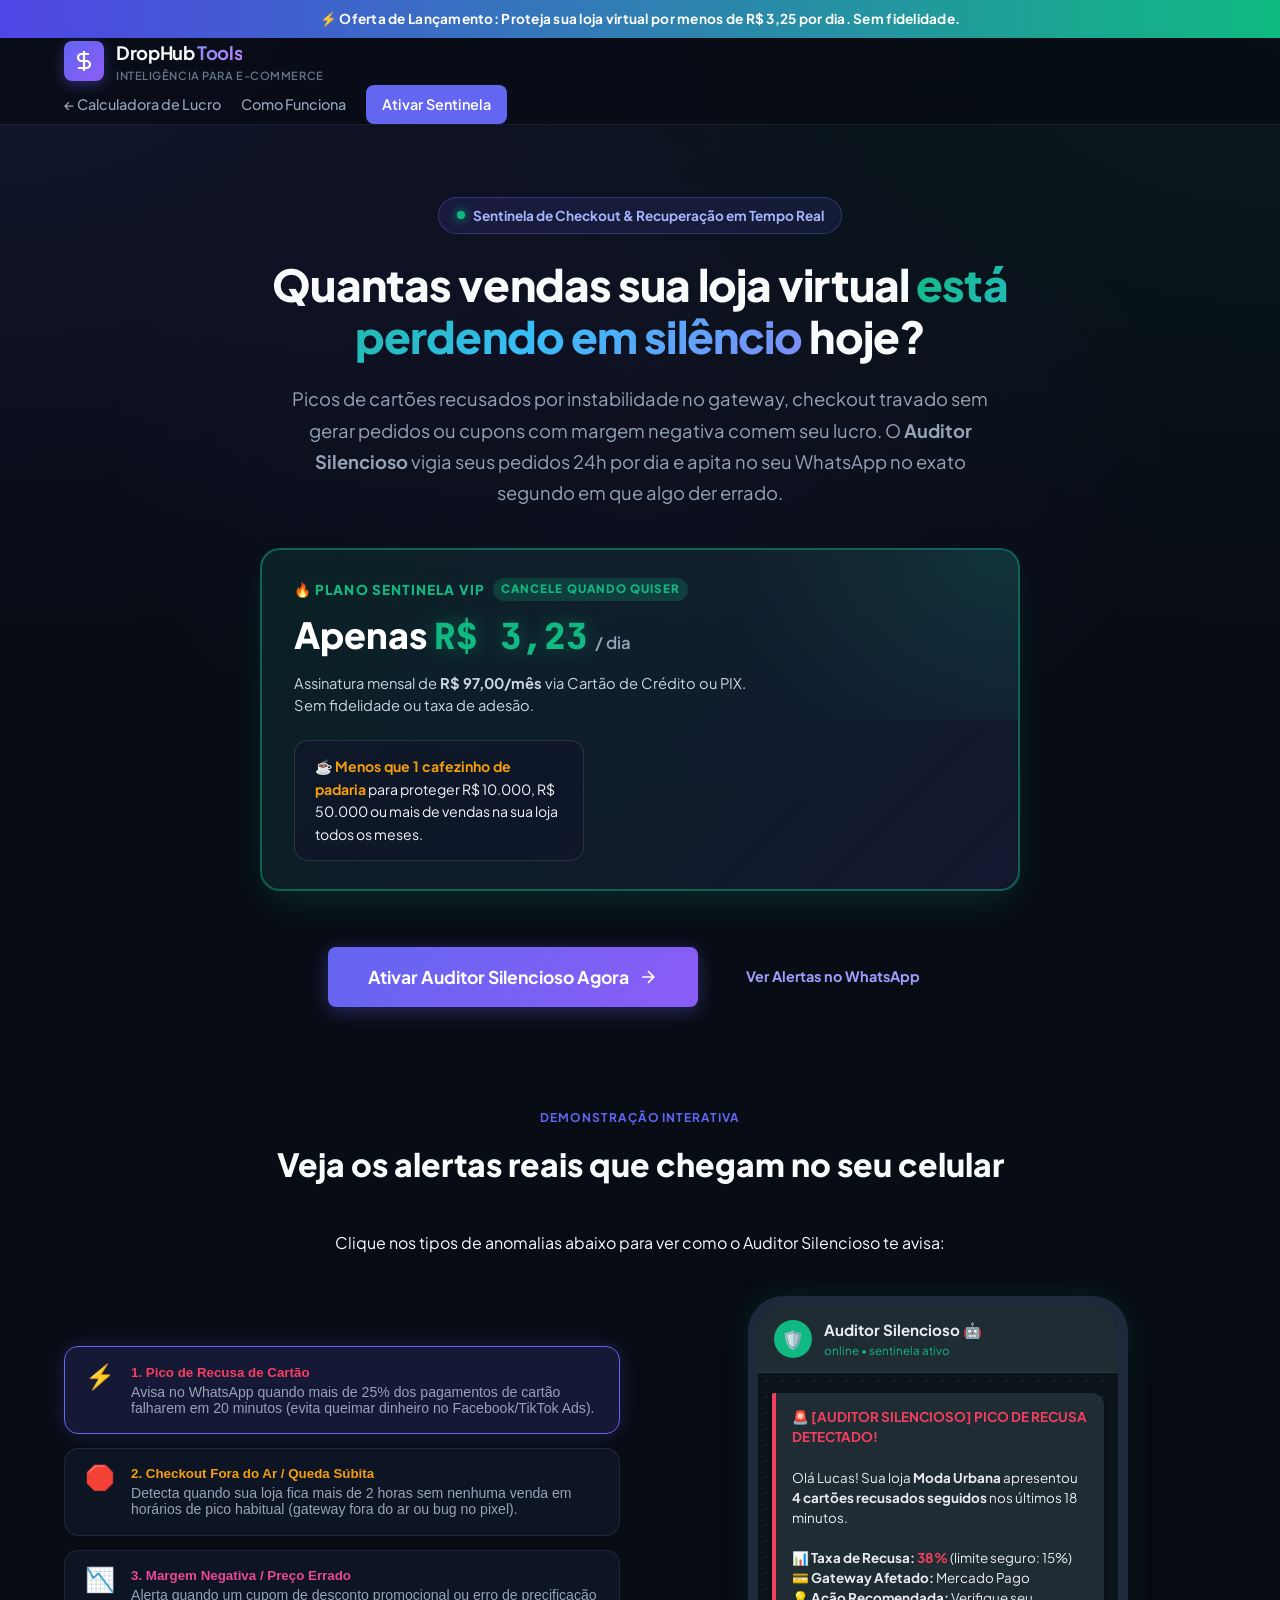
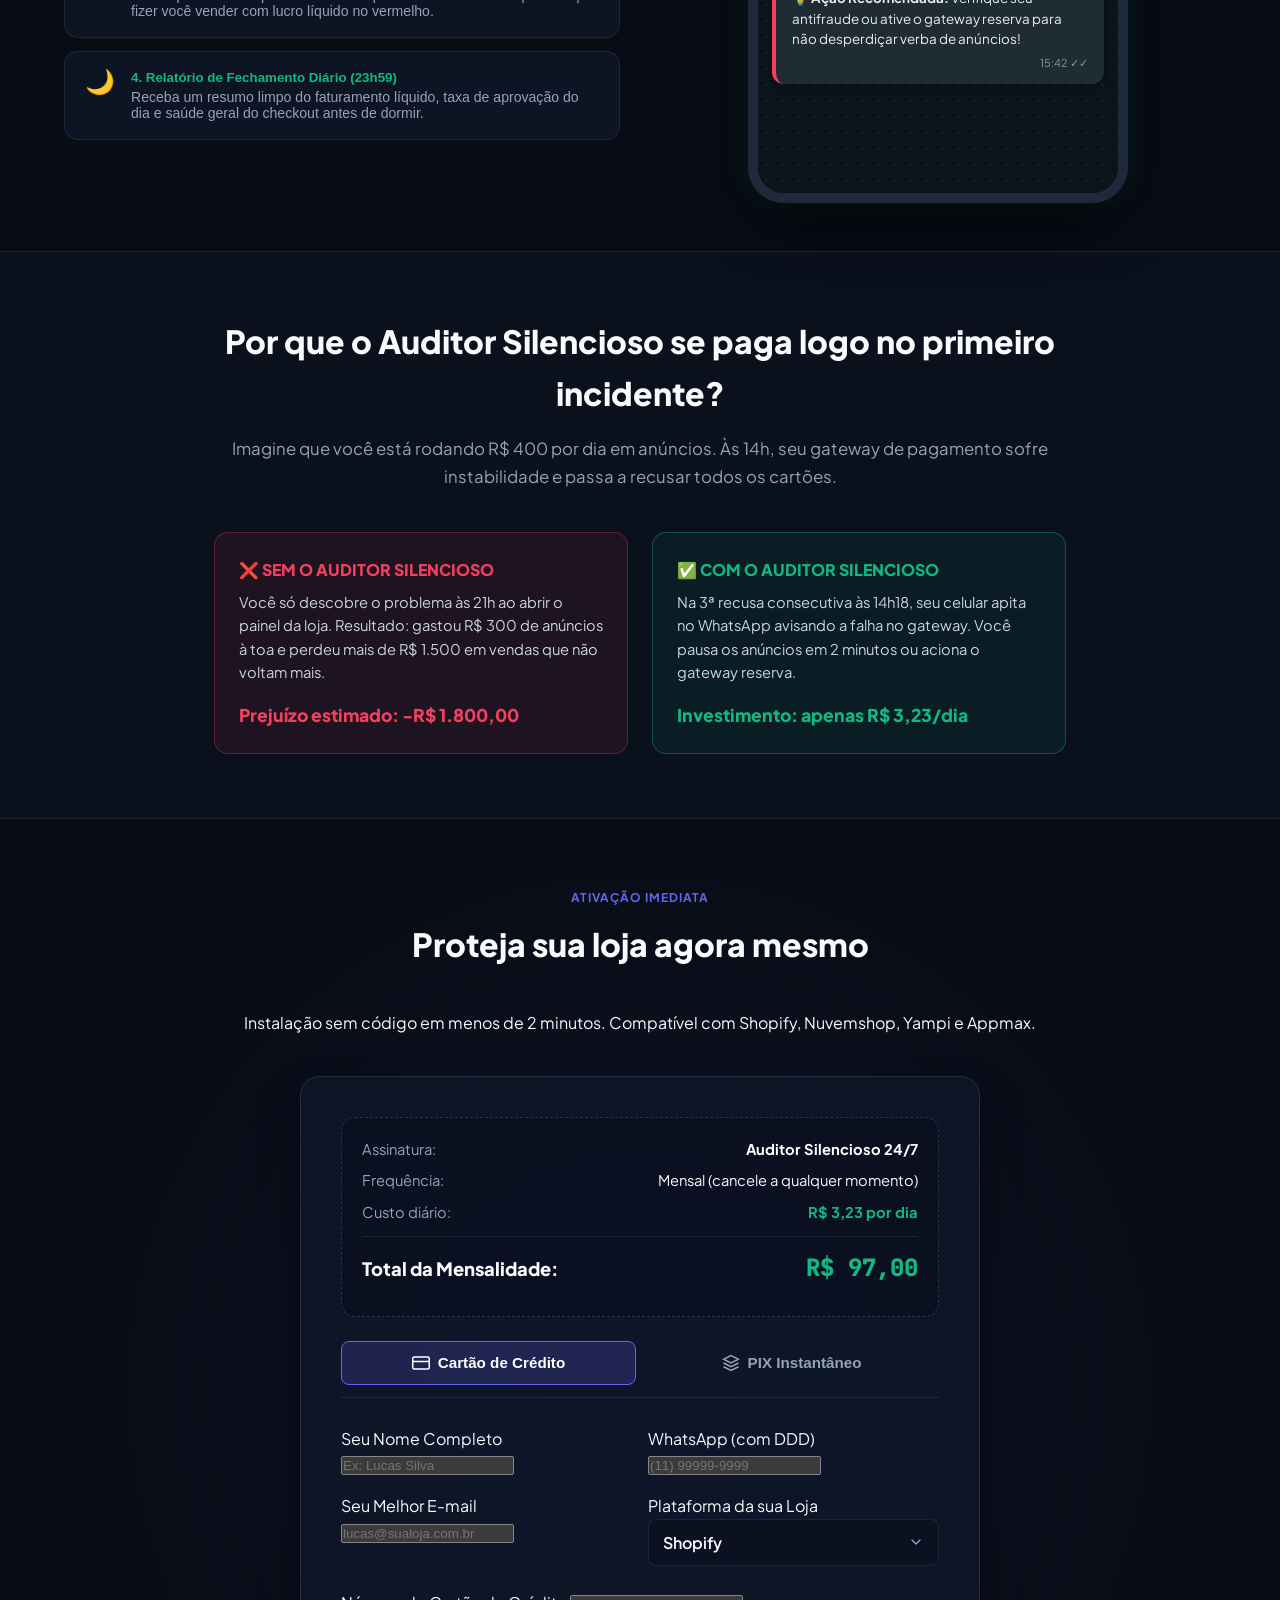
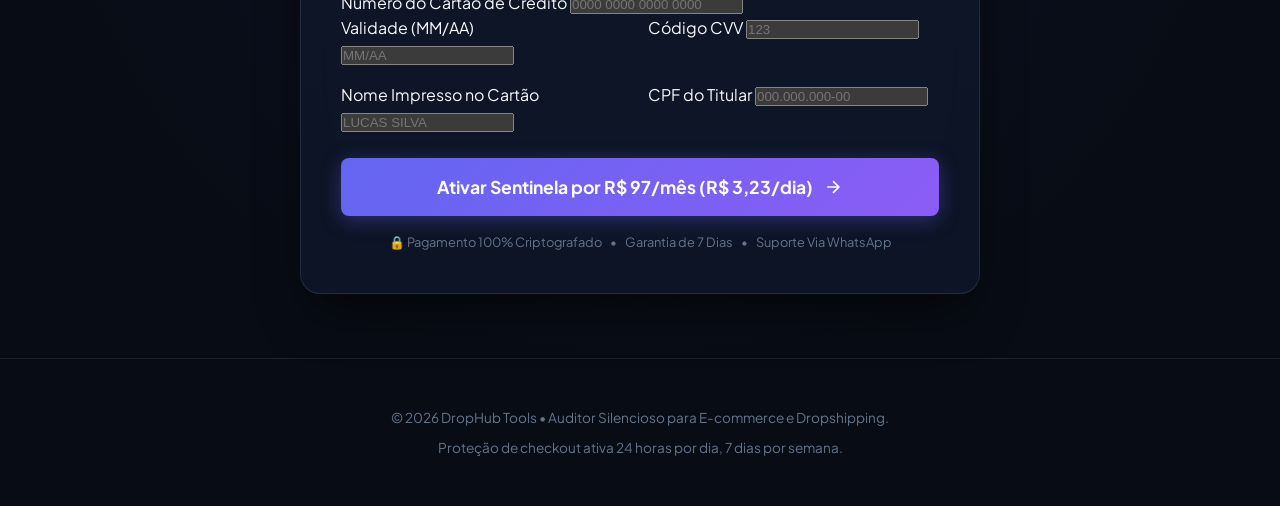
==== commit e4565248: "feat(analytics): add Google Analytics 4 (G-RHNFNPCZ0M) tag and lead tracking" ====
--- a/auditor.html
+++ b/auditor.html
@@ -4,6 +4,16 @@
   <meta charset="UTF-8">
   <meta name="viewport" content="width=device-width, initial-scale=1.0">
   <title>Auditor Silencioso | Sentinela 24/7 de Checkout para E-commerce</title>
+  
+  <!-- Google tag (gtag.js) - Google Analytics 4 -->
+  <script async src="https://www.googletagmanager.com/gtag/js?id=G-RHNFNPCZ0M"></script>
+  <script>
+    window.dataLayer = window.dataLayer || [];
+    function gtag(){dataLayer.push(arguments);}
+    gtag('js', new Date());
+
+    gtag('config', 'G-RHNFNPCZ0M');
+  </script>
   
   <meta name="description" content="Proteja sua loja virtual contra checkouts travados, picos de cartões recusados e margens negativas. Monitoramento 24h com alertas no WhatsApp por apenas R$ 3,23 por dia.">
   <meta name="keywords" content="auditor silencioso, monitor checkout dropshipping, alerta recusa cartao whatsapp, taxa recusa yampi shopify nuvemshop">
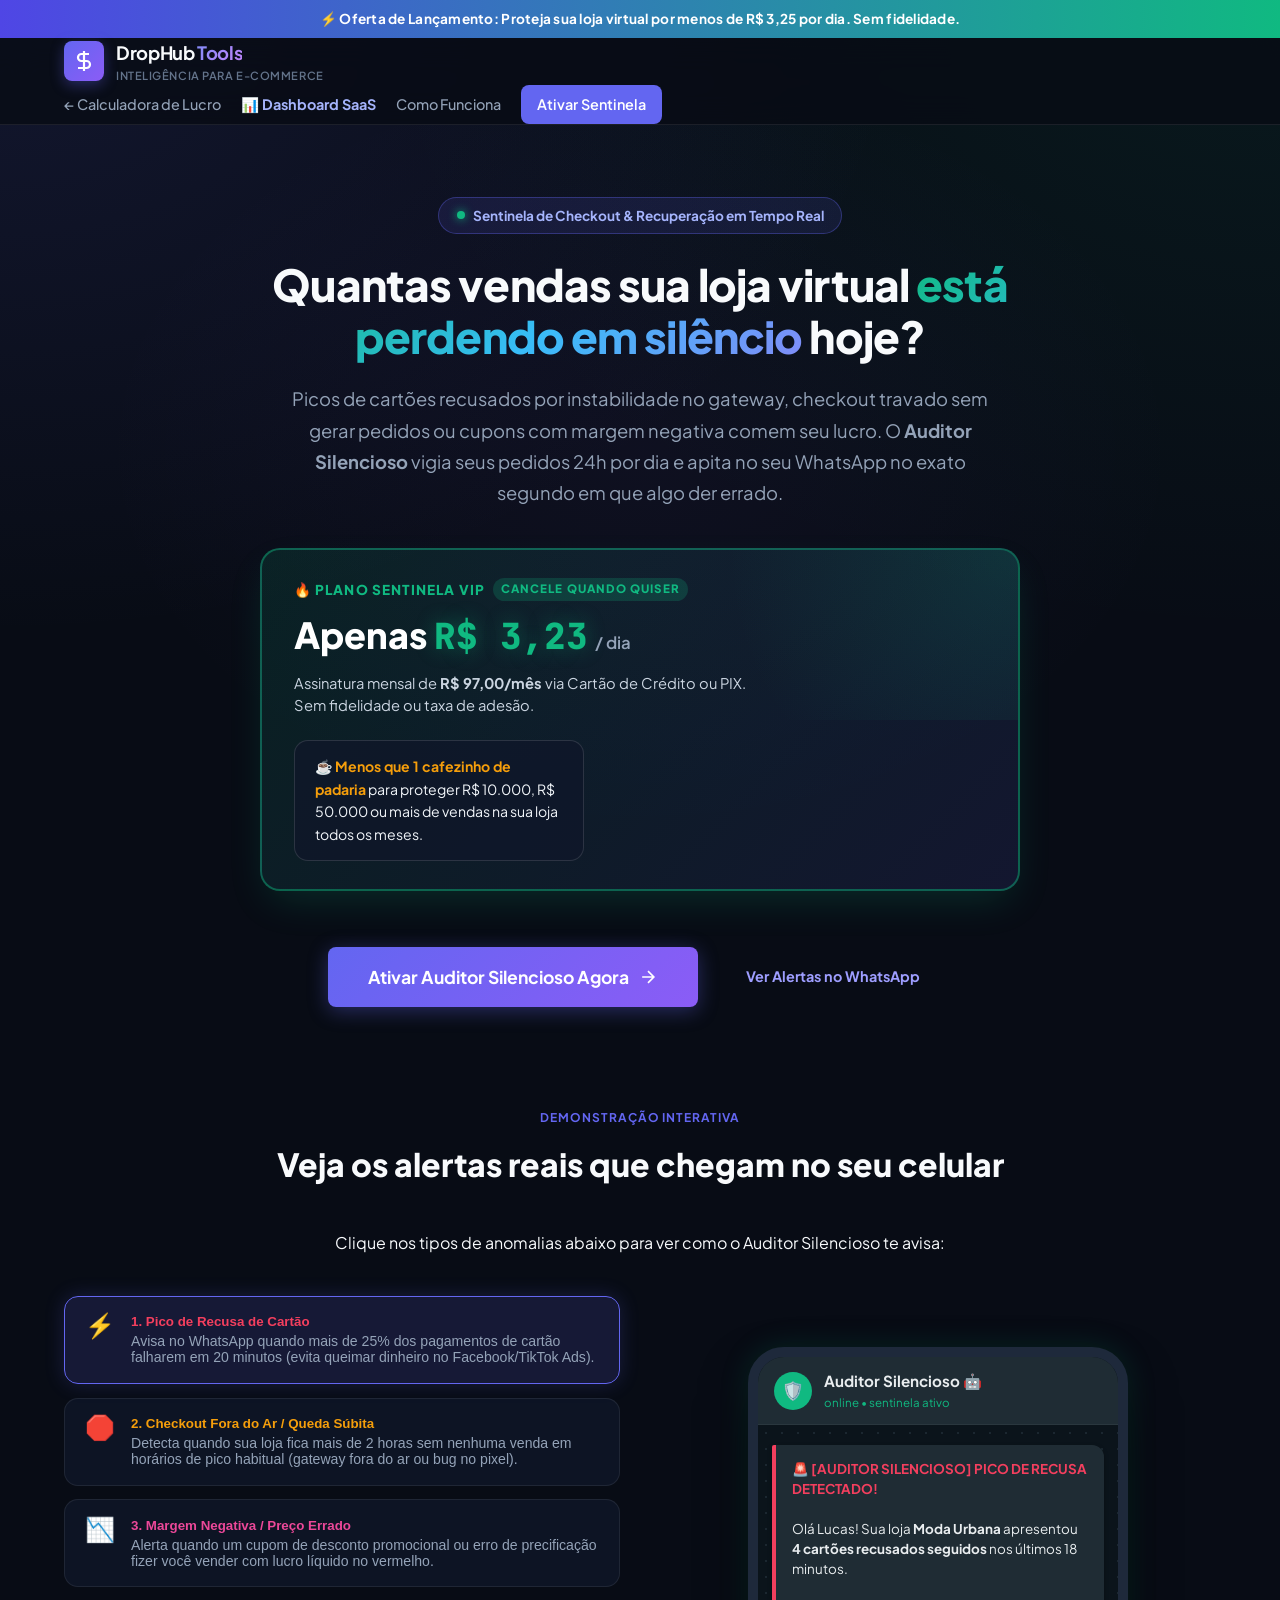
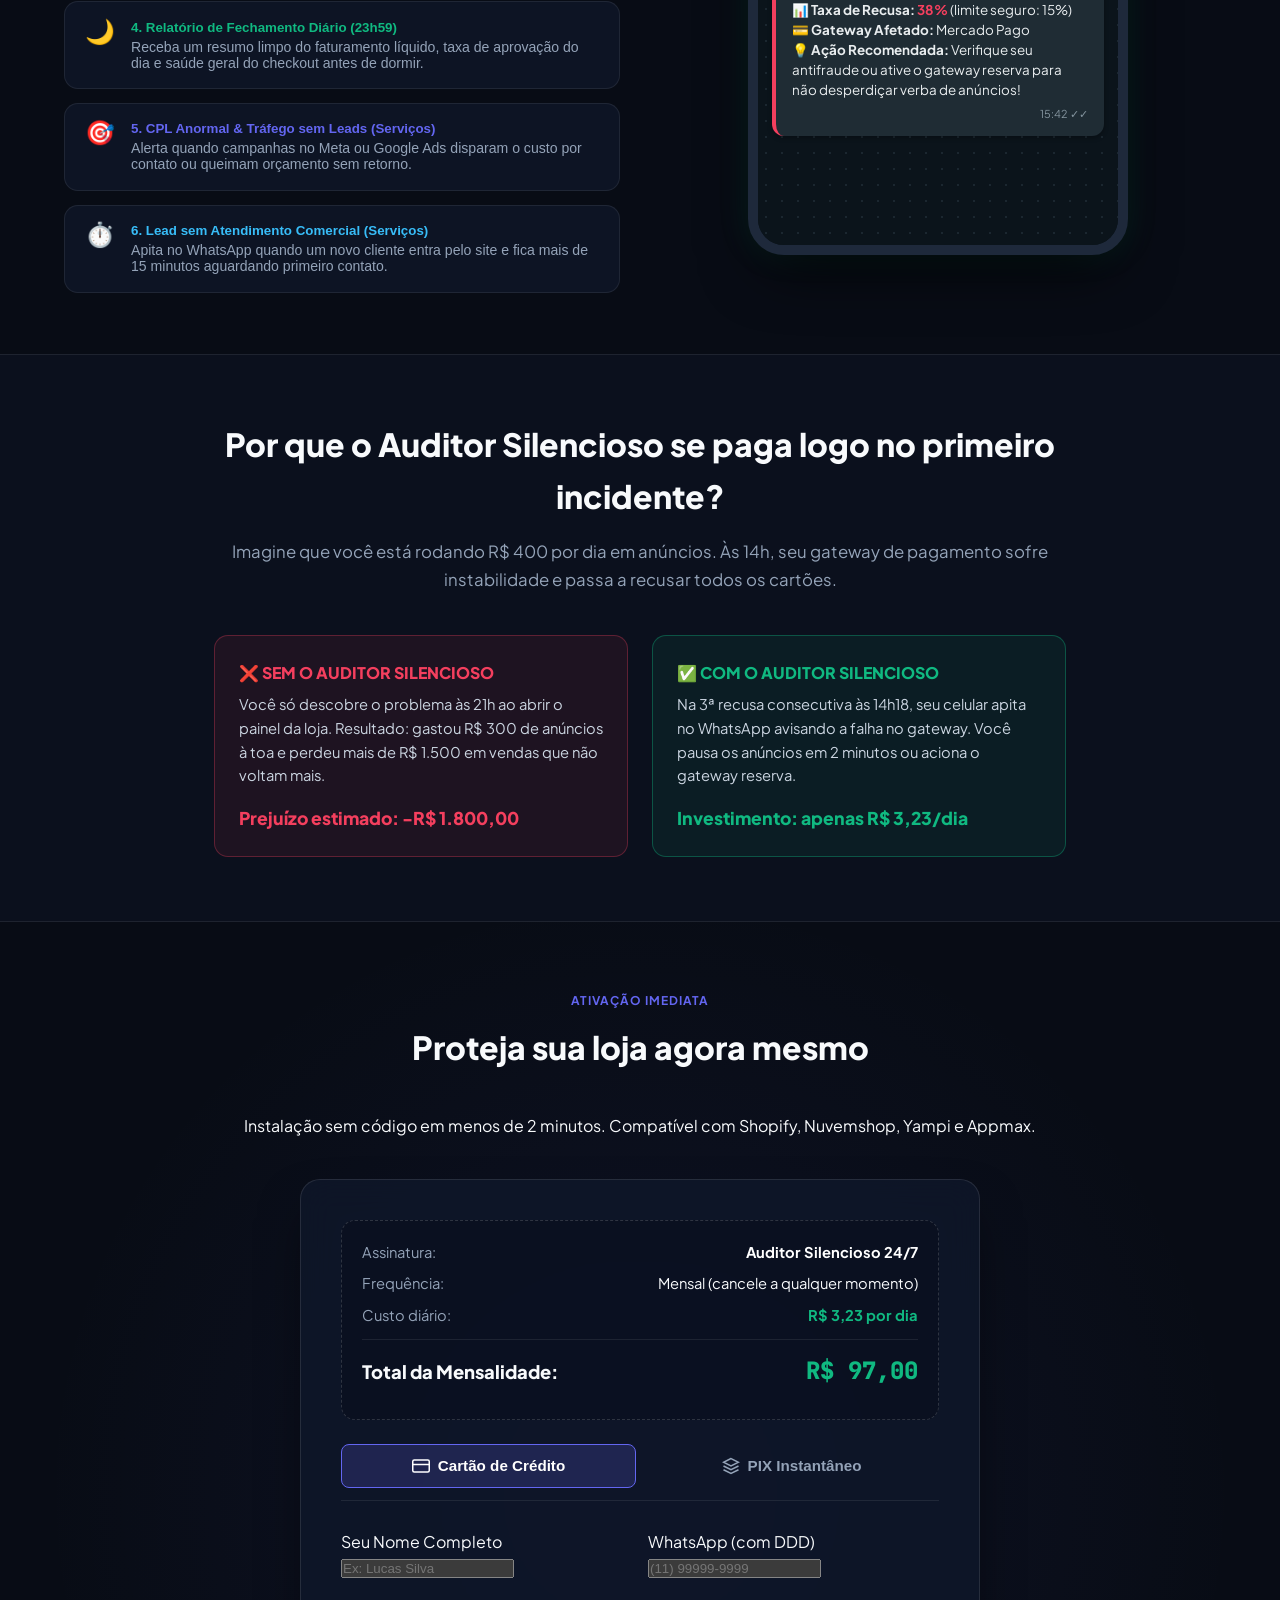
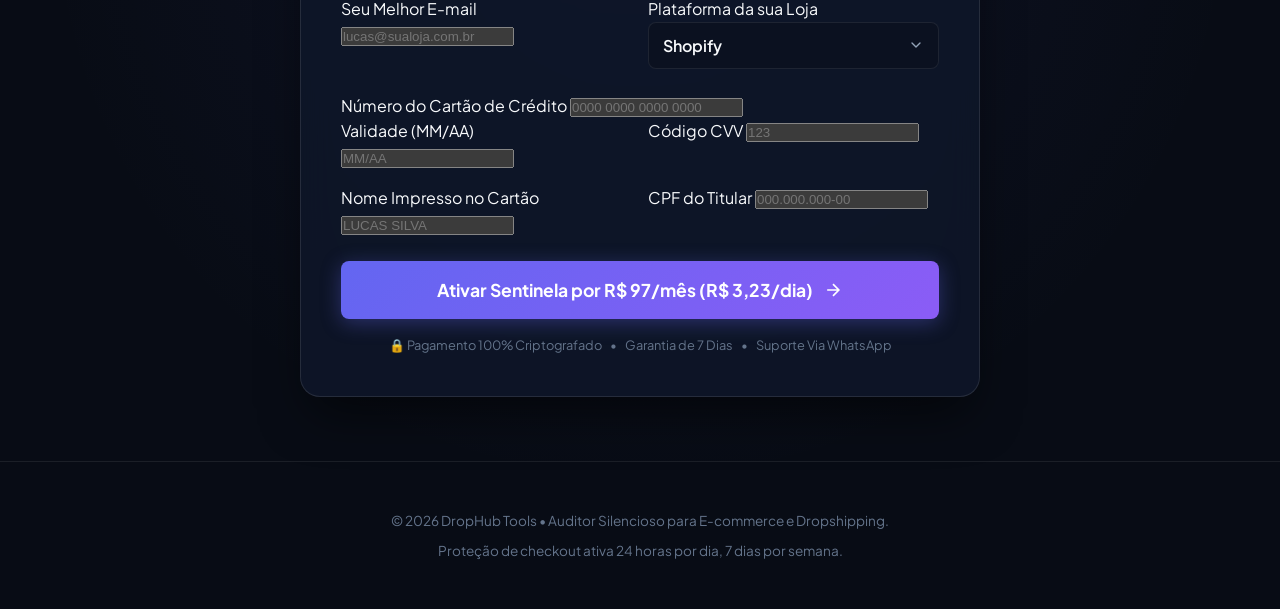
==== commit 97631abc: "feat: evolucao auditor silencioso para ecommerce e leads com dashboard saas, motor sentinela e deplo" ====
--- a/auditor.html
+++ b/auditor.html
@@ -443,6 +443,7 @@
 
       <nav class="header-nav">
         <a href="index.html" class="nav-link">← Calculadora de Lucro</a>
+        <a href="dashboard.html" class="nav-link" style="color: #A5B4FC; font-weight: 700;">📊 Dashboard SaaS</a>
         <a href="#como-funciona" class="nav-link">Como Funciona</a>
         <a href="#checkout-area" class="btn btn-primary-sm">Ativar Sentinela</a>
       </nav>
@@ -549,6 +550,26 @@
               <strong style="color: #10B981; display: block; margin-bottom: 0.25rem;">4. Relatório de Fechamento Diário (23h59)</strong>
               <span style="font-size: 0.88rem; color: var(--text-muted);">
                 Receba um resumo limpo do faturamento líquido, taxa de aprovação do dia e saúde geral do checkout antes de dormir.
+              </span>
+            </div>
+          </button>
+
+          <button class="alert-selector-btn" onclick="switchAlert('cpl')">
+            <div class="selector-icon">🎯</div>
+            <div>
+              <strong style="color: #6366F1; display: block; margin-bottom: 0.25rem;">5. CPL Anormal & Tráfego sem Leads (Serviços)</strong>
+              <span style="font-size: 0.88rem; color: var(--text-muted);">
+                Alerta quando campanhas no Meta ou Google Ads disparam o custo por contato ou queimam orçamento sem retorno.
+              </span>
+            </div>
+          </button>
+
+          <button class="alert-selector-btn" onclick="switchAlert('atendimento')">
+            <div class="selector-icon">⏱️</div>
+            <div>
+              <strong style="color: #38BDF8; display: block; margin-bottom: 0.25rem;">6. Lead sem Atendimento Comercial (Serviços)</strong>
+              <span style="font-size: 0.88rem; color: var(--text-muted);">
+                Apita no WhatsApp quando um novo cliente entra pelo site e fica mais de 15 minutos aguardando primeiro contato.
               </span>
             </div>
           </button>
@@ -844,6 +865,27 @@
           💵 <strong>Lucro Líquido Estimado:</strong> R$ 1.630,00<br><br>
           Seu sentinela continuará vigiando durante a madrugada! 😴💤
           <div class="chat-time">23:59 ✓✓</div>
+        </div>
+      `,
+      cpl: `
+        <div class="chat-bubble urgent">
+          <strong style="color: #6366F1;">🚨 [AUDITOR SILENCIOSO] CUSTO POR LEAD (CPL) ELEVADO!</strong><br><br>
+          Atenção Dr. Fernando! A campanha <strong>Implantes & Facetas SP</strong> está com custo por contato anormal:<br><br>
+          💰 <strong>CPL Atual:</strong> <span style="color:#F43F5E; font-weight:bold;">R$ 48,50 / lead</span> (Normal: ~R$ 18,00)<br>
+          💸 <strong>Gasto no Período:</strong> R$ 388,00 para 8 leads recebidos<br>
+          💡 <strong>Ação Recomendada:</strong> Verifique se a verba não está sendo consumida por público desqualificado ou se o formulário está com atrito!
+          <div class="chat-time">14:18 ✓✓</div>
+        </div>
+      `,
+      atendimento: `
+        <div class="chat-bubble warning">
+          <strong style="color: #38BDF8;">⏱️ [AUDITOR SILENCIOSO] LEAD AGUARDANDO ATENDIMENTO!</strong><br><br>
+          O lead <strong>Juliana Alencar</strong> acabou de solicitar contato pelo site e está aguardando:<br><br>
+          ⏳ <strong>Tempo de Espera:</strong> <span style="color:#F59E0B; font-weight:bold;">22 minutos</span> (Meta da clínica: 10 min)<br>
+          📱 <strong>WhatsApp:</strong> (11) 98765-4321<br>
+          📢 <strong>Origem:</strong> Anúncio Google Clareamento<br><br>
+          👉 <strong>Ação Recomendada:</strong> Chame o paciente no WhatsApp agora para garantir o agendamento!
+          <div class="chat-time">11:32 ✓✓</div>
         </div>
       `
     };
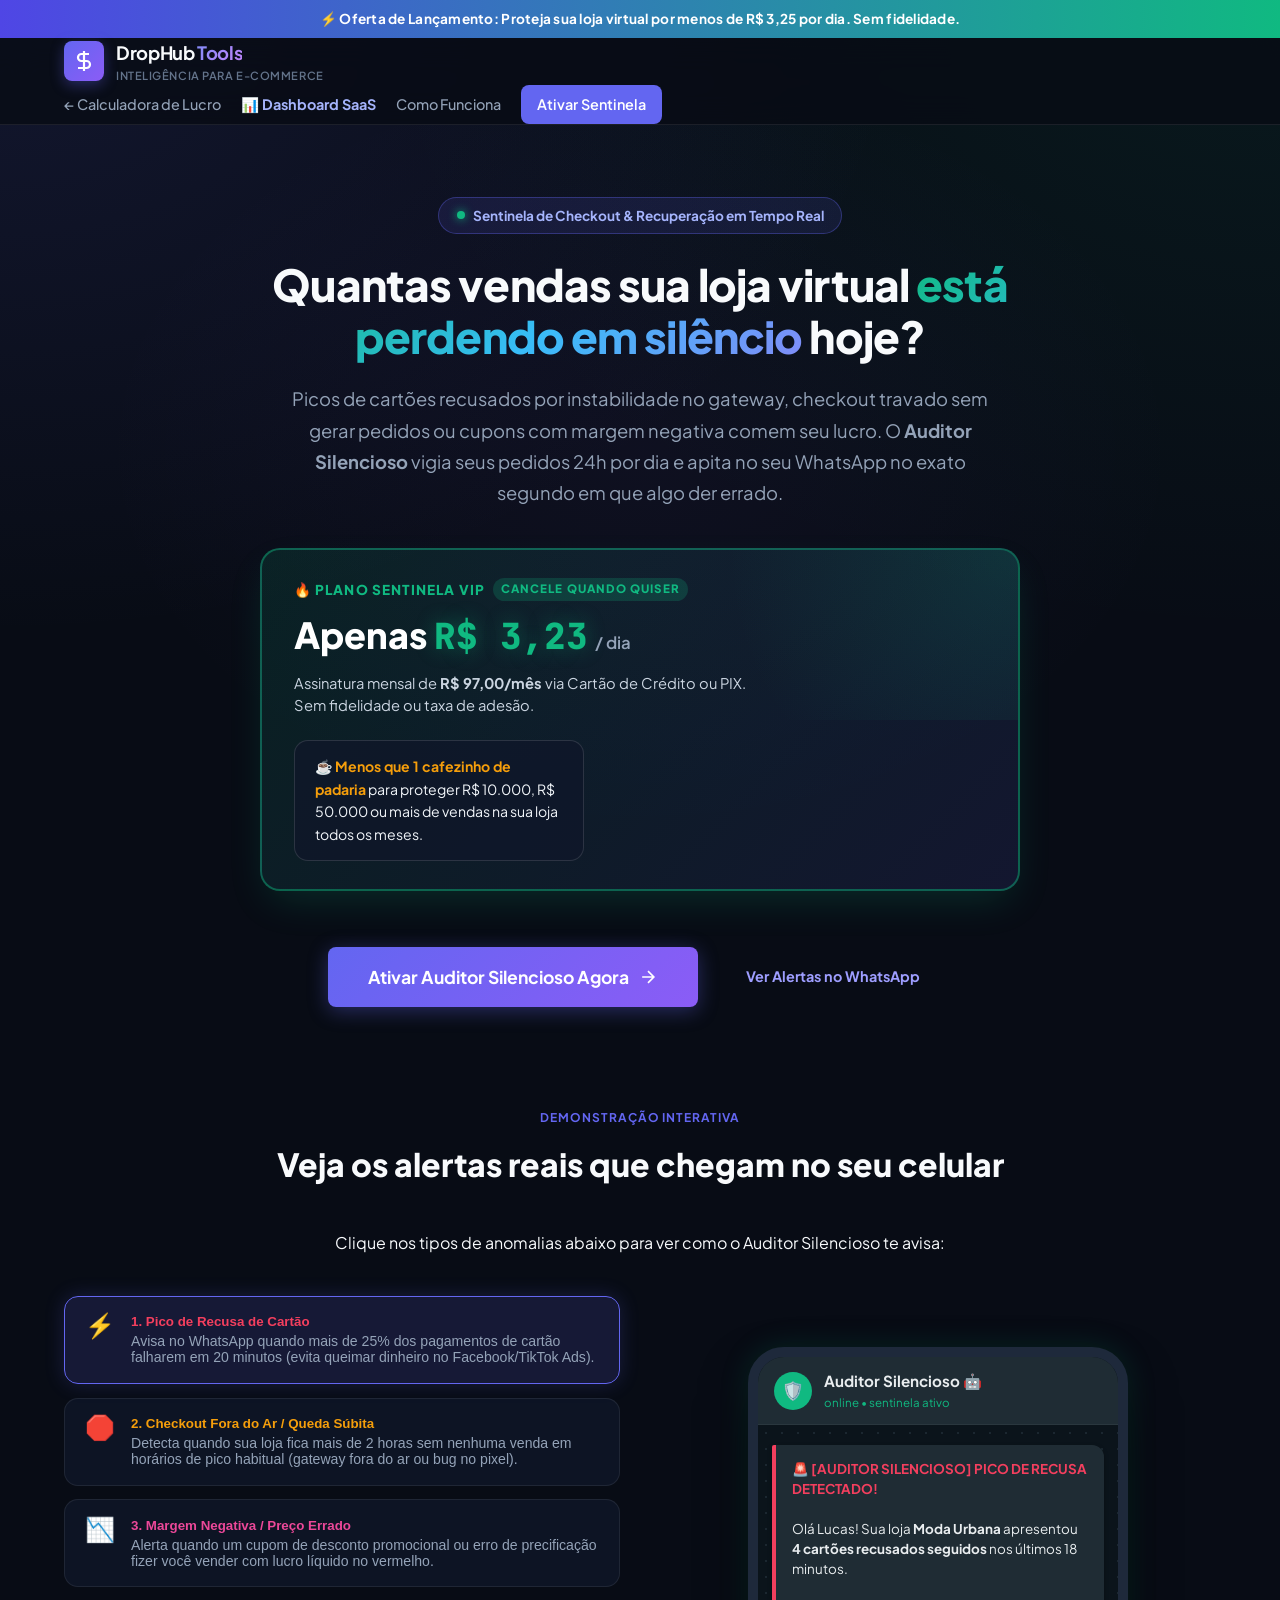
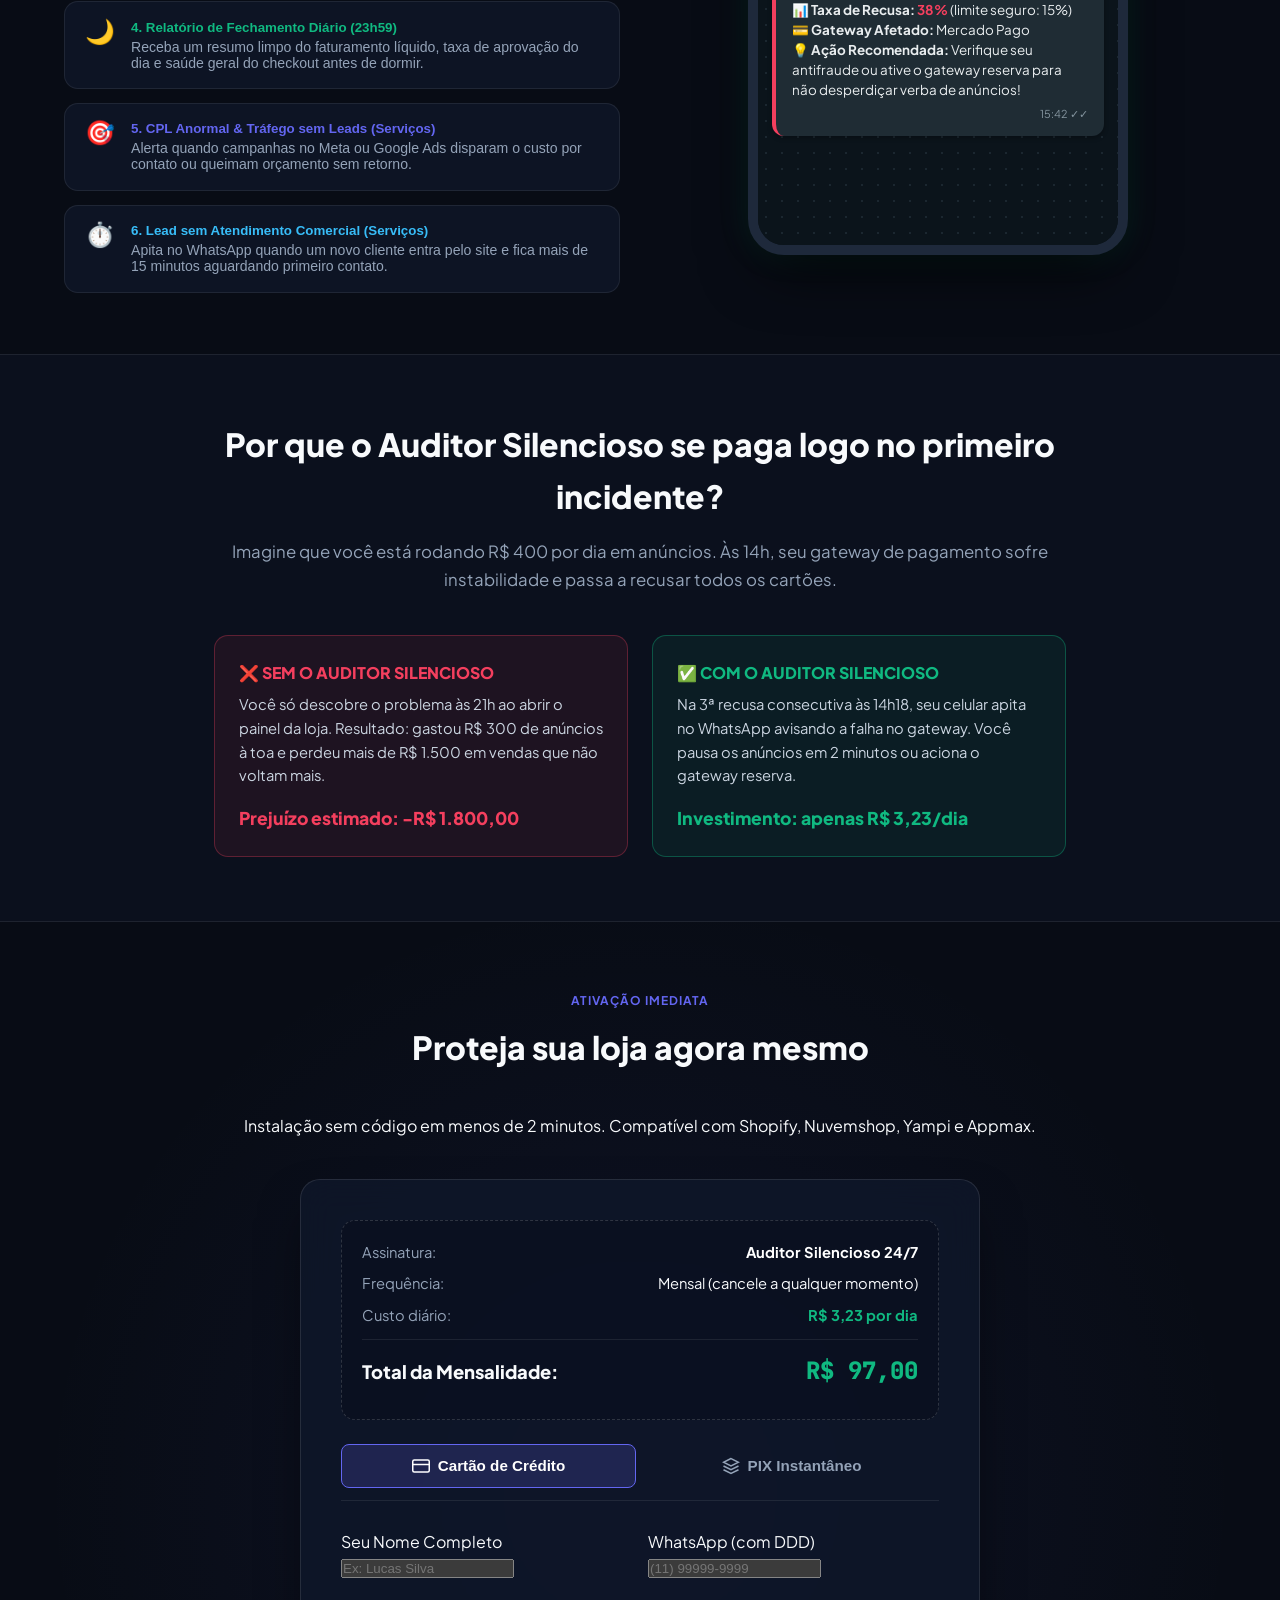
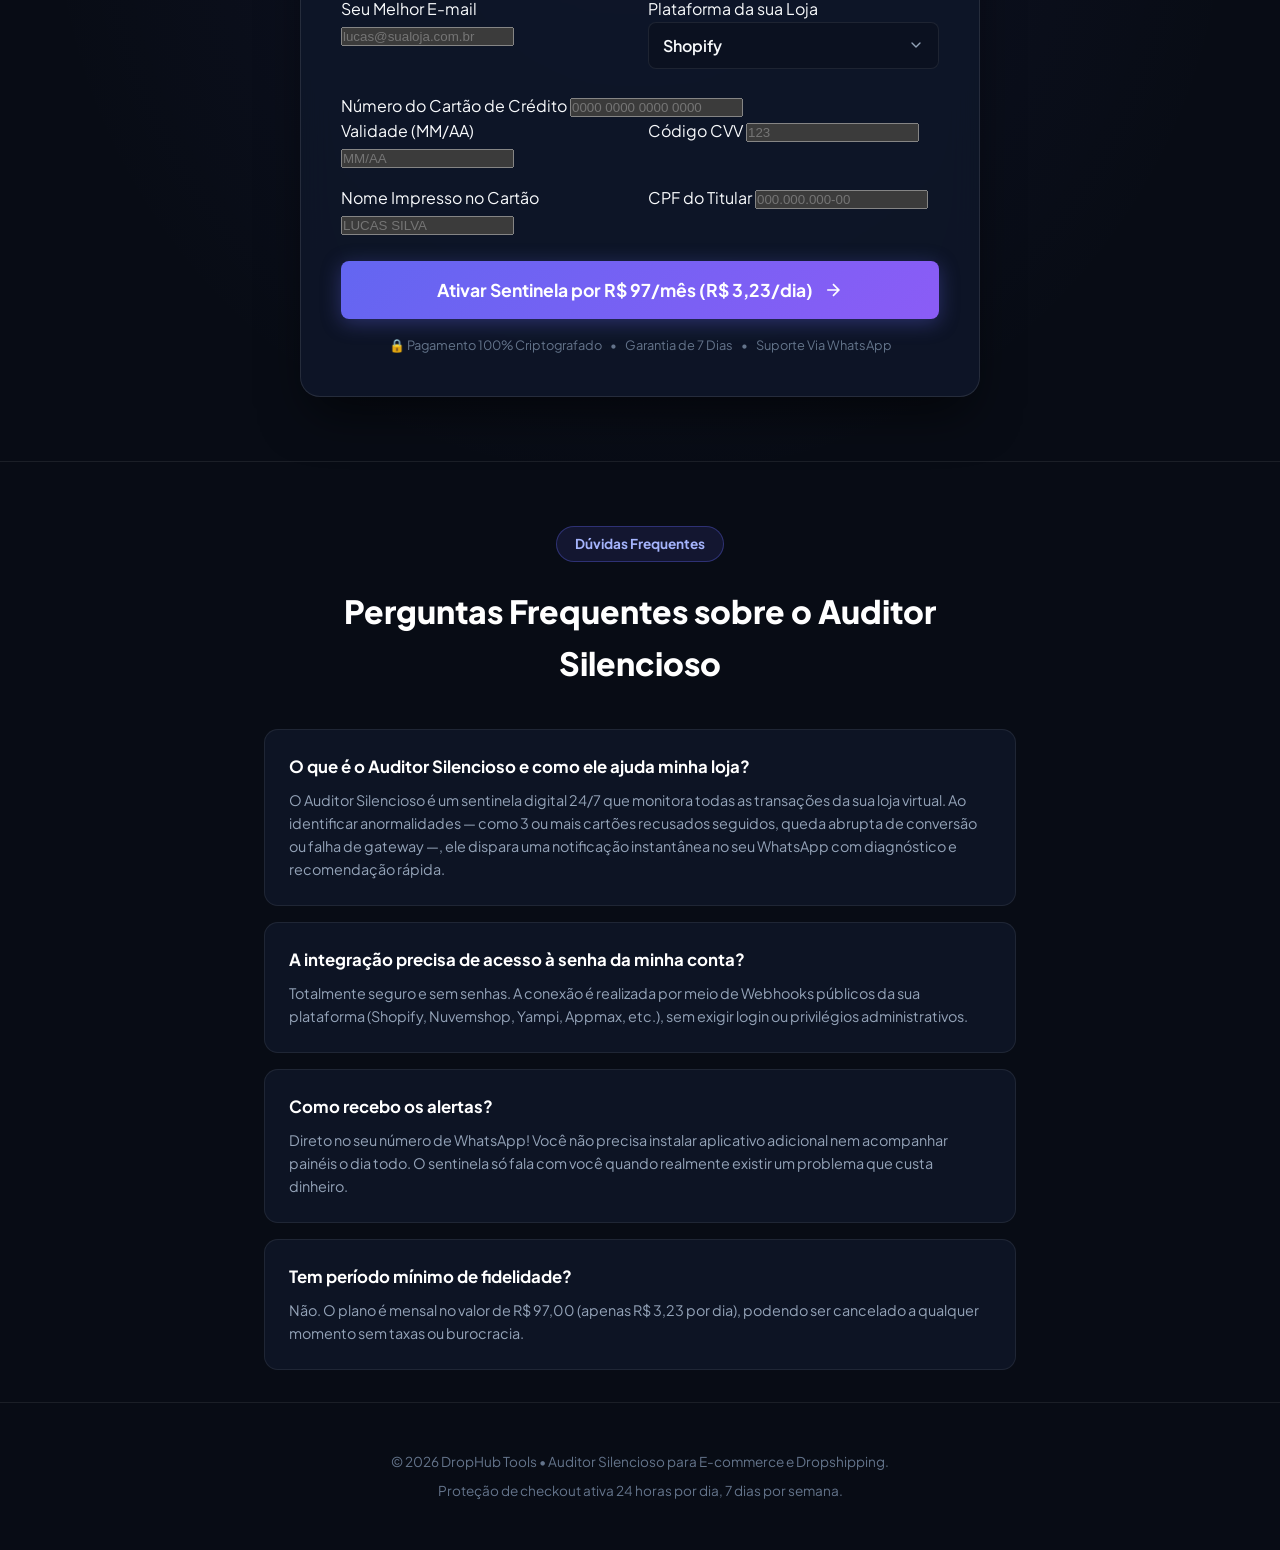
==== commit 246eb6b0: "feat(seo): enrich meta tags, schema.org ratings, faq and formulas guide" ====
--- a/auditor.html
+++ b/auditor.html
@@ -3,7 +3,7 @@
 <head>
   <meta charset="UTF-8">
   <meta name="viewport" content="width=device-width, initial-scale=1.0">
-  <title>Auditor Silencioso | Sentinela 24/7 de Checkout para E-commerce</title>
+  <title>Auditor Silencioso | Sentinela 24/7 de Checkout & Vendas [2026]</title>
   
   <!-- Google tag (gtag.js) - Google Analytics 4 -->
   <script async src="https://www.googletagmanager.com/gtag/js?id=G-RHNFNPCZ0M"></script>
@@ -14,15 +14,26 @@
 
     gtag('config', 'G-RHNFNPCZ0M');
   </script>
+
+  <!-- Google Search Console Verification -->
+  <meta name="google-site-verification" content="As9i-SUUAczBejpxFo6v6ZCIyw4HGQlBgKbOpw79XMA" />
   
-  <meta name="description" content="Proteja sua loja virtual contra checkouts travados, picos de cartões recusados e margens negativas. Monitoramento 24h com alertas no WhatsApp por apenas R$ 3,23 por dia.">
-  <meta name="keywords" content="auditor silencioso, monitor checkout dropshipping, alerta recusa cartao whatsapp, taxa recusa yampi shopify nuvemshop">
+  <meta name="description" content="Proteja sua loja virtual contra checkouts travados, picos de cartões recusados e margens negativas. Monitoramento 24h com alertas instantâneos no WhatsApp.">
+  <meta name="keywords" content="auditor silencioso, monitor checkout dropshipping, alerta recusa cartao whatsapp, taxa recusa yampi shopify nuvemshop, checkout travado">
+  <meta name="robots" content="index, follow">
   <link rel="canonical" href="https://calculadoradoecommerce.com.br/auditor.html">
 
   <!-- Open Graph -->
   <meta property="og:type" content="website">
-  <meta property="og:title" content="Auditor Silencioso - Proteja seu Checkout 24h no WhatsApp">
+  <meta property="og:url" content="https://calculadoradoecommerce.com.br/auditor.html">
+  <meta property="og:title" content="Auditor Silencioso - Proteja seu Checkout 24h no WhatsApp [2026]">
   <meta property="og:description" content="Nunca mais queime tráfego com gateway travado. Por apenas R$ 3,23/dia, receba alertas imediatos de anomalias no seu WhatsApp.">
+  <meta property="og:image" content="https://images.unsplash.com/photo-1551288049-bebda4e38f71?auto=format&fit=crop&w=1200&h=630&q=80">
+
+  <!-- Twitter Cards -->
+  <meta name="twitter:card" content="summary_large_image">
+  <meta name="twitter:title" content="Auditor Silencioso | Sentinela 24/7 de Checkout">
+  <meta name="twitter:description" content="Alertas imediatos no WhatsApp contra gateways fora do ar e recusas anormais.">
 
   <!-- Google Fonts -->
   <link rel="preconnect" href="https://fonts.googleapis.com">
@@ -30,7 +41,72 @@
   <link href="https://fonts.googleapis.com/css2?family=JetBrains+Mono:wght@400;500;600;700&family=Plus+Jakarta+Sans:wght@300;400;500;600;700;800&display=swap" rel="stylesheet">
   
   <!-- CSS Base & Styles -->
-  <link rel="stylesheet" href="style.css">
+  <link rel="stylesheet" href="style.css?v=20260928">
+
+  <!-- Schema.org Markup para Google Rich Snippets e FAQ -->
+  <script type="application/ld+json">
+  {
+    "@context": "https://schema.org",
+    "@graph": [
+      {
+        "@type": "SoftwareApplication",
+        "name": "Auditor Silencioso",
+        "operatingSystem": "All",
+        "applicationCategory": "BusinessApplication",
+        "offers": {
+          "@type": "Offer",
+          "price": "97.00",
+          "priceCurrency": "BRL"
+        },
+        "aggregateRating": {
+          "@type": "AggregateRating",
+          "ratingValue": "4.9",
+          "ratingCount": "96",
+          "bestRating": "5",
+          "worstRating": "1"
+        },
+        "description": "Sentinela 24/7 de checkout para e-commerce e geração de leads. Alertas imediatos no WhatsApp contra picos de cartões recusados, gateways travados e margens negativas."
+      },
+      {
+        "@type": "FAQPage",
+        "mainEntity": [
+          {
+            "@type": "Question",
+            "name": "O que é o Auditor Silencioso?",
+            "acceptedAnswer": {
+              "@type": "Answer",
+              "text": "É uma solução inteligente de monitoramento 24/7 que vigia seu checkout em tempo real. Se houver pico de recusa de cartão, checkout fora do ar ou venda com margem negativa, ele envia um alerta detalhado no seu WhatsApp imediatamente."
+            }
+          },
+          {
+            "@type": "Question",
+            "name": "Como o Auditor se conecta à minha loja?",
+            "acceptedAnswer": {
+              "@type": "Answer",
+              "text": "A conexão é feita em menos de 2 minutos via Webhook nativo com Shopify, Nuvemshop, Yampi, Appmax, Mercado Pago e outros gateways, sem código complexo."
+            }
+          },
+          {
+            "@type": "Question",
+            "name": "O Auditor precisa de acesso à senha da minha loja?",
+            "acceptedAnswer": {
+              "@type": "Answer",
+              "text": "Não! Você nunca precisa fornecer sua senha. O sistema funciona exclusivamente recebendo eventos seguros de webhook padrão da plataforma."
+            }
+          },
+          {
+            "@type": "Question",
+            "name": "Quanto custa o serviço?",
+            "acceptedAnswer": {
+              "@type": "Answer",
+              "text": "O plano completo custa apenas R$ 97,00 por mês (aproximadamente R$ 3,23 por dia), sem fidelidade e com garantia incondicional de 7 dias."
+            }
+          }
+        ]
+      }
+    ]
+  }
+  </script>
 
   <style>
     /* Estilos Específicos do Auditor Silencioso */
@@ -811,6 +887,56 @@
     </div>
   </div>
 
+  <!-- FAQ Section (SEO & Confiança) -->
+  <section style="padding: 4rem 0 2rem; border-top: 1px solid var(--border-subtle);" id="faq-auditor">
+    <div class="container" style="max-width: 800px; text-align: center;">
+      <span class="hero-pill-badge">Dúvidas Frequentes</span>
+      <h2 style="font-size: 2rem; font-weight: 800; margin-bottom: 2.5rem; color: #FFFFFF;">
+        Perguntas Frequentes sobre o Auditor Silencioso
+      </h2>
+
+      <div style="text-align: left; display: flex; flex-direction: column; gap: 1rem;">
+        
+        <div style="background: var(--bg-card); border: 1px solid var(--border-subtle); border-radius: var(--radius-md); padding: 1.5rem;">
+          <h3 style="font-size: 1.05rem; font-weight: 700; color: #FFFFFF; margin-bottom: 0.5rem;">
+            O que é o Auditor Silencioso e como ele ajuda minha loja?
+          </h3>
+          <p style="color: var(--text-muted); font-size: 0.9rem; line-height: 1.6;">
+            O Auditor Silencioso é um sentinela digital 24/7 que monitora todas as transações da sua loja virtual. Ao identificar anormalidades — como 3 ou mais cartões recusados seguidos, queda abrupta de conversão ou falha de gateway —, ele dispara uma notificação instantânea no seu WhatsApp com diagnóstico e recomendação rápida.
+          </p>
+        </div>
+
+        <div style="background: var(--bg-card); border: 1px solid var(--border-subtle); border-radius: var(--radius-md); padding: 1.5rem;">
+          <h3 style="font-size: 1.05rem; font-weight: 700; color: #FFFFFF; margin-bottom: 0.5rem;">
+            A integração precisa de acesso à senha da minha conta?
+          </h3>
+          <p style="color: var(--text-muted); font-size: 0.9rem; line-height: 1.6;">
+            Totalmente seguro e sem senhas. A conexão é realizada por meio de Webhooks públicos da sua plataforma (Shopify, Nuvemshop, Yampi, Appmax, etc.), sem exigir login ou privilégios administrativos.
+          </p>
+        </div>
+
+        <div style="background: var(--bg-card); border: 1px solid var(--border-subtle); border-radius: var(--radius-md); padding: 1.5rem;">
+          <h3 style="font-size: 1.05rem; font-weight: 700; color: #FFFFFF; margin-bottom: 0.5rem;">
+            Como recebo os alertas?
+          </h3>
+          <p style="color: var(--text-muted); font-size: 0.9rem; line-height: 1.6;">
+            Direto no seu número de WhatsApp! Você não precisa instalar aplicativo adicional nem acompanhar painéis o dia todo. O sentinela só fala com você quando realmente existir um problema que custa dinheiro.
+          </p>
+        </div>
+
+        <div style="background: var(--bg-card); border: 1px solid var(--border-subtle); border-radius: var(--radius-md); padding: 1.5rem;">
+          <h3 style="font-size: 1.05rem; font-weight: 700; color: #FFFFFF; margin-bottom: 0.5rem;">
+            Tem período mínimo de fidelidade?
+          </h3>
+          <p style="color: var(--text-muted); font-size: 0.9rem; line-height: 1.6;">
+            Não. O plano é mensal no valor de R$ 97,00 (apenas R$ 3,23 por dia), podendo ser cancelado a qualquer momento sem taxas ou burocracia.
+          </p>
+        </div>
+
+      </div>
+    </div>
+  </section>
+
   <!-- Footer -->
   <footer style="padding: 3rem 0; text-align: center; border-top: 1px solid var(--border-subtle); color: var(--text-dim); font-size: 0.85rem;">
     <div class="container">
@@ -930,39 +1056,17 @@
       submitBtn.innerText = 'Gerando pagamento no Mercado Pago...';
 
       try {
-        // Gera o checkout oficial no Mercado Pago
-        const response = await fetch('https://api.mercadopago.com/checkout/preferences', {
+        // Gera o checkout seguro através do n8n (sem expor credenciais secretas no frontend)
+        const response = await fetch('https://drophub-n8n.dvzzxm.easypanel.host/webhook/gerar-checkout-auditor', {
           method: 'POST',
           headers: {
-            'Authorization': 'Bearer APP_USR-3996837279794288-091918-04713fcfe6fac28f3c48b2c7dc6ddca4-294009773',
             'Content-Type': 'application/json'
           },
           body: JSON.stringify({
-            items: [
-              {
-                title: 'Auditor Silencioso 24/7 - Sentinela de Checkout (R$ 3,23/dia)',
-                description: 'Monitoramento 24h contra picos de recusa de cartão e checkout travado',
-                quantity: 1,
-                unit_price: 97.00,
-                currency_id: 'BRL'
-              }
-            ],
-            payer: {
-              name: name,
-              email: email || 'cliente@loja.com.br',
-              phone: { number: whatsapp.replace(/\D/g, '') }
-            },
-            metadata: {
-              client_name: name,
-              whatsapp: whatsapp,
-              platform: platform
-            },
-            back_urls: {
-              success: window.location.href.split('?')[0] + '?status=approved',
-              failure: window.location.href.split('?')[0] + '?status=failure',
-              pending: window.location.href.split('?')[0] + '?status=pending'
-            },
-            auto_return: 'approved'
+            name: name,
+            whatsapp: whatsapp,
+            email: email || 'cliente@loja.com.br',
+            platform: platform
           })
         });
 
--- a/style.css
+++ b/style.css
@@ -1331,3 +1331,74 @@
     justify-content: space-between;
   }
 }
+
+/* ==========================================================================
+   Trust Strip / Compatibility Badges
+   ========================================================================== */
+.trust-strip {
+  padding: 0.85rem 0 2rem 0;
+}
+
+.trust-container {
+  display: flex;
+  flex-direction: column;
+  align-items: center;
+  gap: 0.85rem;
+  text-align: center;
+}
+
+.trust-label {
+  font-size: 0.82rem;
+  text-transform: uppercase;
+  letter-spacing: 0.06em;
+  font-weight: 700;
+  color: var(--text-dim);
+}
+
+.trust-badges {
+  display: flex;
+  flex-wrap: wrap;
+  justify-content: center;
+  align-items: center;
+  gap: 0.6rem 0.85rem;
+}
+
+.trust-badge {
+  display: inline-flex;
+  align-items: center;
+  gap: 0.45rem;
+  font-size: 0.85rem;
+  font-weight: 600;
+  color: var(--text-main);
+  background: rgba(255, 255, 255, 0.04);
+  border: 1px solid var(--border-subtle);
+  border-radius: var(--radius-full);
+  padding: 0.35rem 0.85rem;
+  transition: var(--transition);
+}
+
+.trust-badge:hover {
+  background: rgba(255, 255, 255, 0.08);
+  border-color: rgba(99, 102, 241, 0.4);
+  transform: translateY(-1px);
+}
+
+.badge-dot-green {
+  width: 6px;
+  height: 6px;
+  border-radius: 50%;
+  background: var(--success);
+  box-shadow: 0 0 8px var(--success);
+}
+
+@media (max-width: 600px) {
+  .trust-strip {
+    padding: 0.5rem 0 1.5rem 0;
+  }
+  .trust-badge {
+    font-size: 0.78rem;
+    padding: 0.3rem 0.7rem;
+  }
+}
+
+
